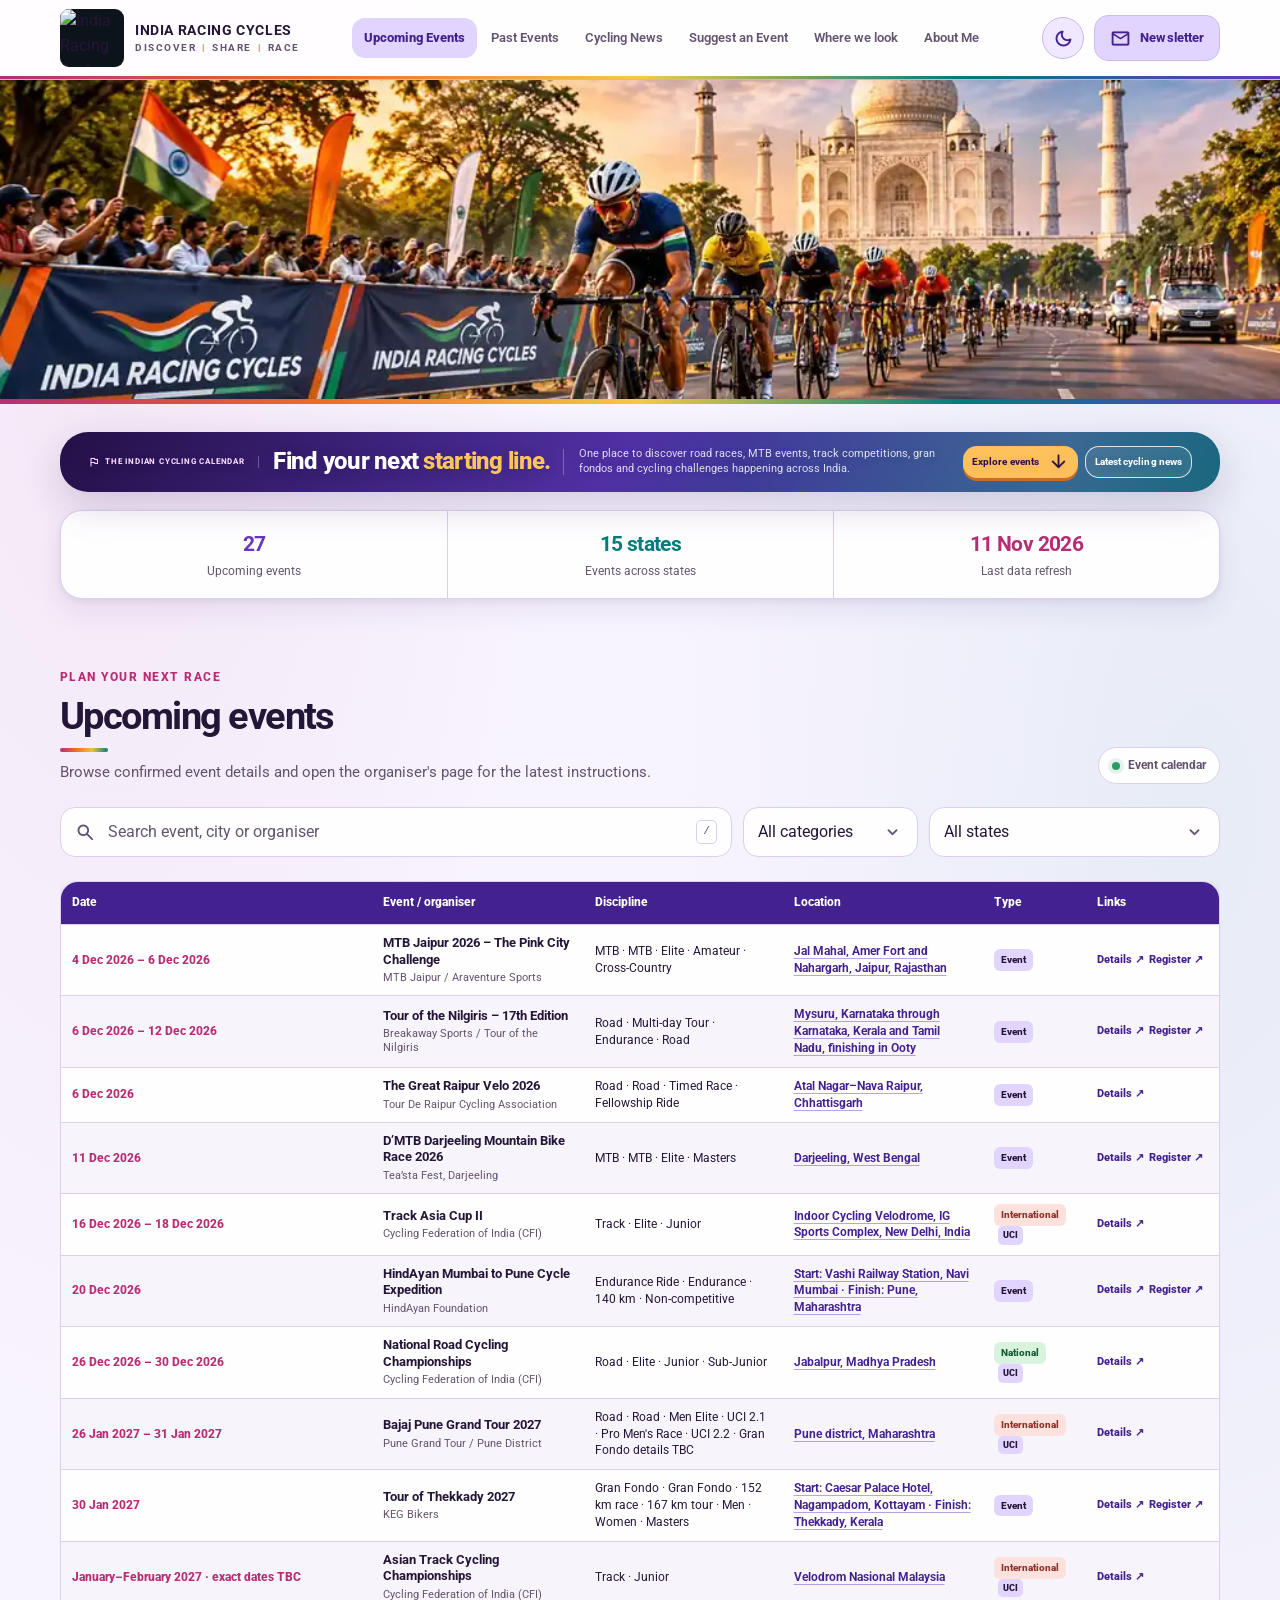
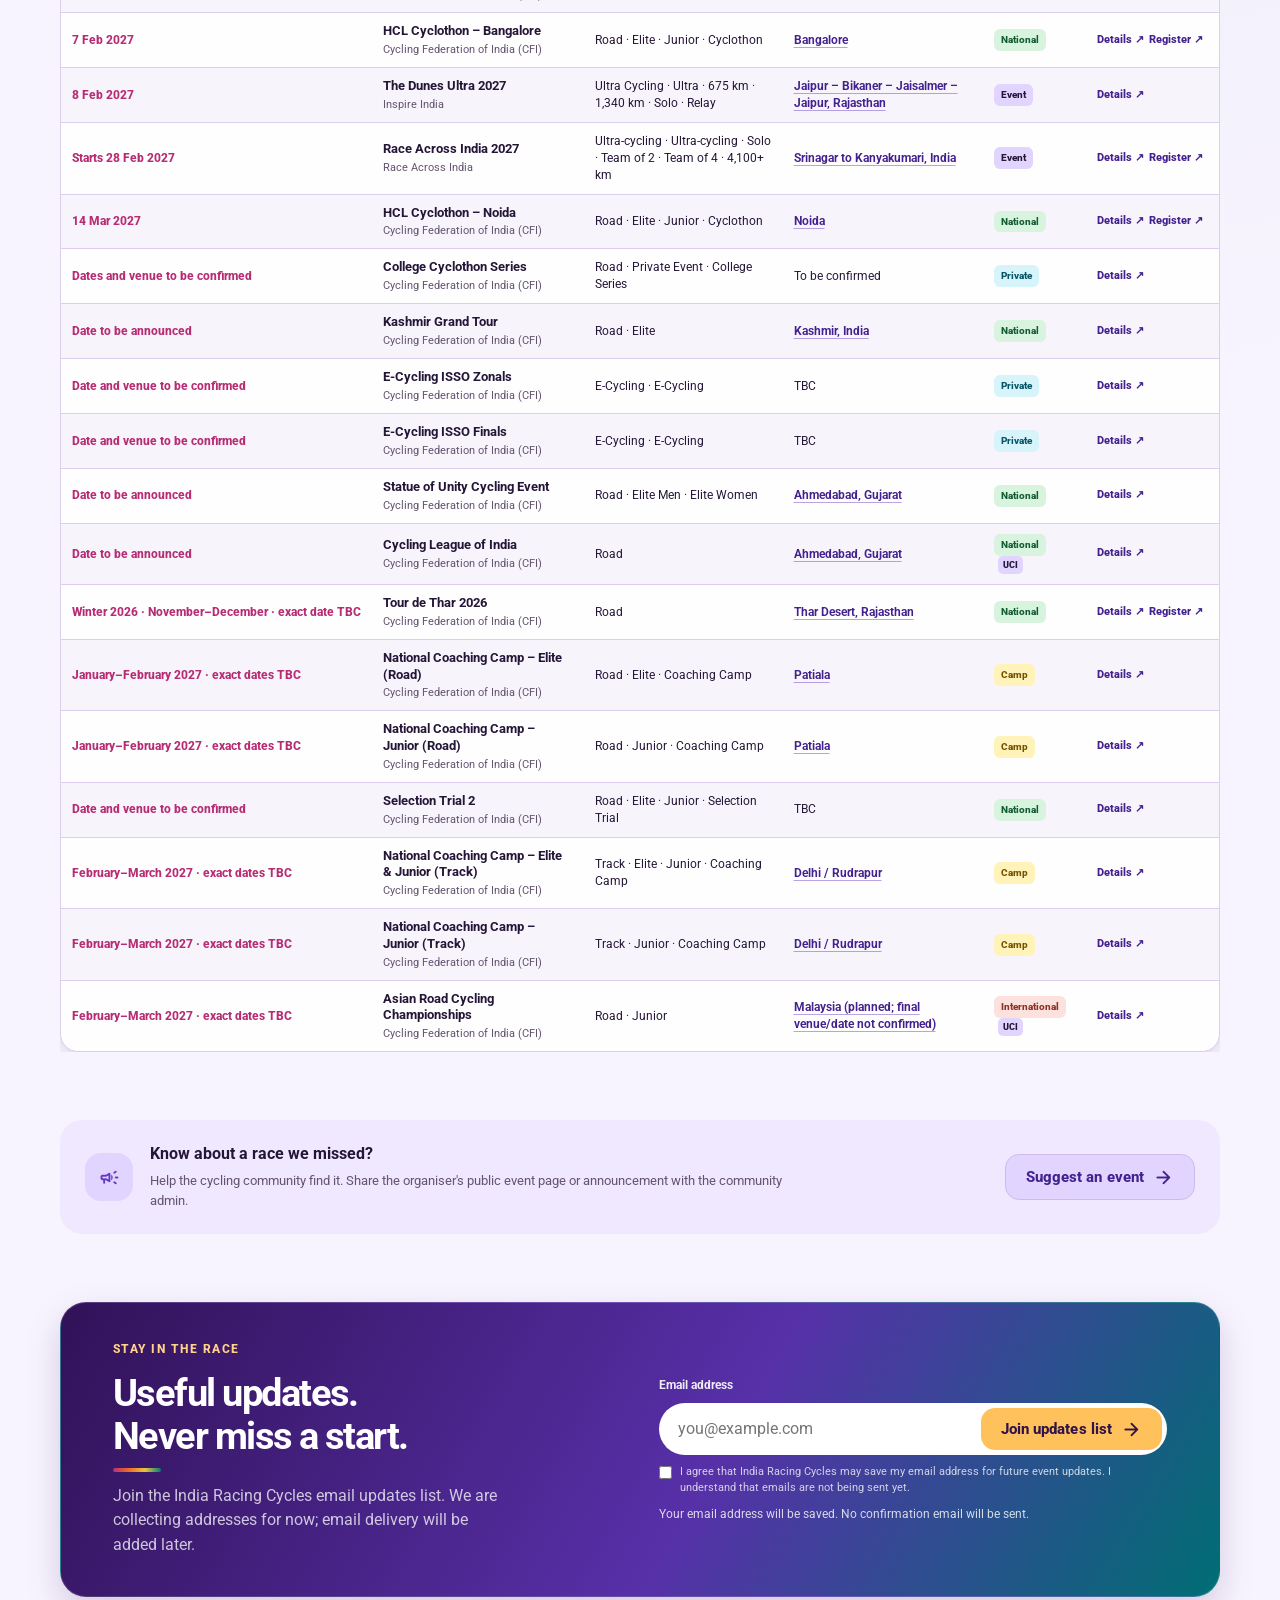
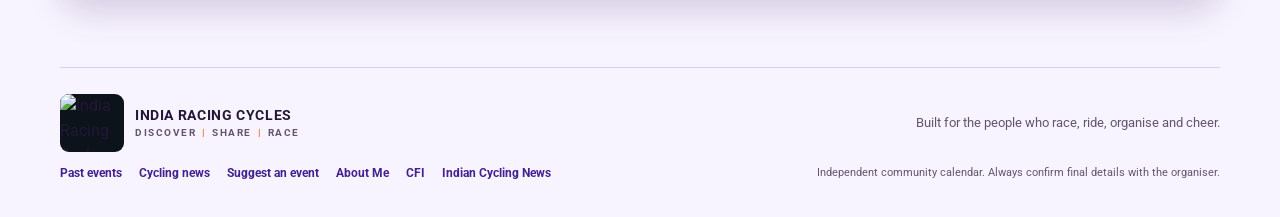
==== index.html @ f587e40e "Use the shared panoramic cover source on mobile and desktop" ====
<!doctype html>
<html lang="en">
<head>
  <meta charset="utf-8">
  <meta name="viewport" content="width=device-width, initial-scale=1">
  <meta name="theme-color" content="#f4f3fb">
  <meta name="description" content="Discover cycling races, events and competitions across India. India Racing Cycles — Discover, Share, Race.">
  <title>Upcoming Cycling Events | India Racing Cycles</title>
  <link rel="preconnect" href="https://fonts.googleapis.com">
  <link rel="preconnect" href="https://fonts.gstatic.com" crossorigin>
  <link href="https://fonts.googleapis.com/css2?family=Roboto:wght@400;500;600;700;800&family=Material+Symbols+Rounded:opsz,wght,FILL,GRAD@20..48,400,0,0" rel="stylesheet">
  <link rel="icon" type="image/webp" href="assets/images/irc-logo.webp">
  <link rel="stylesheet" href="assets/css/styles.css?v=panoramic-cover-2026-11-12">
  <script>window.IRC_CONFIG = { apiBase: "https://india-racing-cycles-api.india-racing-cycles-315595.workers.dev" };</script>
  <script defer src="assets/js/app.js?v=google-maps-all-locations-2026-11-11"></script>
</head>
<body data-page="upcoming">
  <a class="skip-link" href="#main">Skip to content</a>
  <header class="topbar">
    <div class="topbar-inner">
      <a class="brand" href="index.html" aria-label="India Racing Cycles home">
        <img class="brand-logo" src="assets/images/irc-logo.webp" alt="India Racing Cycles logo" width="58" height="58">
        <span class="brand-copy"><strong>INDIA RACING CYCLES</strong><small>DISCOVER <i>|</i> SHARE <i>|</i> RACE</small></span>
      </a>
      <nav class="main-nav" aria-label="Main navigation">
        <a class="nav-link active" href="index.html" aria-current="page">Upcoming Events</a>
        <a class="nav-link" href="past.html">Past Events</a>
        <a class="nav-link" href="news.html">Cycling News</a>
        <a class="nav-link" href="suggest-event.html">Suggest an Event</a>
        <a class="nav-link" href="where-we-look.html">Where we look</a>
      <a class="nav-link" href="about.html">About Me</a></nav>
      <div class="top-actions">
        <button class="icon-button" id="theme-toggle" type="button" aria-label="Switch colour theme" title="Switch colour theme"><span class="material-symbols-rounded">dark_mode</span></button>
        <a class="button button-tonal button-small" href="#newsletter"><span class="material-symbols-rounded">mail</span> Newsletter</a>
      </div>
    </div>
  </header>

  <main id="main">
    <section class="cover-banner" aria-label="India Racing Cycles cover image">
      <picture><source media="(max-width: 700px)" srcset="assets/images/hero-taj-mahal-desktop.webp?v=20261112"><img src="assets/images/hero-taj-mahal-desktop.webp?v=20261112" alt="Road cycling peloton racing past the Taj Mahal" fetchpriority="high" decoding="async"></picture>
    </section>
    <section class="hero">
      <div class="hero-glow"></div>
      <div class="hero-content">
        <p class="eyebrow"><span class="material-symbols-rounded">flag</span> THE INDIAN CYCLING CALENDAR</p>
        <h1>Find your next <span class="headline-accent">starting line.</span></h1>
        <p class="hero-lead">One place to discover road races, MTB events, track competitions, gran fondos and cycling challenges happening across India.</p>
        <div class="hero-actions">
          <a class="button button-filled" href="#events">Explore events <span class="material-symbols-rounded">arrow_downward</span></a>
          <a class="button button-outline" href="news.html">Latest cycling news</a>
        </div>
        <p class="hero-footnote"><span class="material-symbols-rounded">verified_user</span> Event details link back to their original sources.</p>
      </div>
      <div class="hero-mobile-links" aria-label="Quick links">
        <a href="#events" aria-label="Upcoming events"></a><a href="past.html" aria-label="Past events"></a><a href="news.html" aria-label="Cycling news"></a><a href="suggest-event.html" aria-label="Suggest an event"></a>
      </div>
      <div class="hero-art" aria-hidden="true">
        <div class="orbit orbit-one"></div><div class="orbit orbit-two"></div>
        <span class="material-symbols-rounded hero-bike">pedal_bike</span>
        <div class="hero-art-label"><b>INDIA</b><span>ON TWO WHEELS</span></div>
      </div>
    </section>

    <section class="stats-strip" aria-label="Website information">
      <div class="stat"><strong id="upcoming-count">—</strong><span>Upcoming events</span></div>
      <div class="stat"><strong id="state-count">All India</strong><span>Events across states</span></div>
      <div class="stat"><strong id="updated-date">—</strong><span>Last data refresh</span></div>
    </section>

    <section class="section" id="events">
      <div class="section-heading">
        <div><p class="eyebrow">PLAN YOUR NEXT RACE</p><h2>Upcoming events</h2><p class="section-description">Browse confirmed event details and open the organiser's page for the latest instructions.</p></div>
        <span class="live-pill"><span></span> Event calendar</span>
      </div>
      <div class="filter-panel">
        <label class="search-box"><span class="material-symbols-rounded">search</span><input id="event-search" type="search" placeholder="Search event, city or organiser" autocomplete="off"><kbd>/</kbd></label>
        <label class="select-wrap"><span class="sr-only">Cycling category</span><select id="category-filter"><option value="">All categories</option><option>Road</option><option>MTB</option><option>Track</option><option>Gran Fondo</option><option>Cyclocross</option><option>Cyclothon</option><option>E-Cycling</option><option>Other</option></select><span class="material-symbols-rounded">expand_more</span></label>
        <label class="select-wrap"><span class="sr-only">State</span><select id="state-filter"><option value="">All states</option></select><span class="material-symbols-rounded">expand_more</span></label>
      </div>
      <div id="event-grid" class="event-grid" aria-live="polite"><div class="loading-card">Loading the cycling calendar…</div></div>
      <p id="event-error" class="inline-note" hidden></p>
    </section>

    <section class="notice-band">
      <div class="notice-icon"><span class="material-symbols-rounded">campaign</span></div>
      <div><h3>Know about a race we missed?</h3><p>Help the cycling community find it. Share the organiser's public event page or announcement with the community admin.</p></div>
      <a class="button button-tonal" href="suggest-event.html">Suggest an event <span class="material-symbols-rounded">arrow_forward</span></a>
    </section>

    

    <section class="newsletter-section" id="newsletter">
      <div class="newsletter-copy"><p class="eyebrow">STAY IN THE RACE</p><h2>Useful updates.<br>Never miss a start.</h2><p>Join the India Racing Cycles email updates list. We are collecting addresses for now; email delivery will be added later.</p></div>
      <form id="newsletter-form" class="newsletter-form">
        <label for="newsletter-email">Email address</label>
        <div class="email-field"><input id="newsletter-email" name="email" type="email" placeholder="you@example.com" autocomplete="email" required><button class="button button-filled" type="submit">Join updates list <span class="material-symbols-rounded">arrow_forward</span></button></div>
        <label class="consent"><input id="newsletter-consent" type="checkbox" required> I agree that India Racing Cycles may save my email address for future event updates. I understand that emails are not being sent yet.</label>
        <p id="newsletter-message" class="form-message" role="status">Your email address will be saved. No confirmation email will be sent.</p>
      </form>
    </section>
  </main>

  <footer class="footer">
    <a class="brand footer-brand" href="index.html"><img class="brand-logo" src="assets/images/irc-logo.webp" alt="India Racing Cycles logo" width="58" height="58"><span class="brand-copy"><strong>INDIA RACING CYCLES</strong><small>DISCOVER <i>|</i> SHARE <i>|</i> RACE</small></span></a>
    <p>Built for the people who race, ride, organise and cheer.</p>
    <div class="footer-links"><a href="past.html">Past events</a><a href="news.html">Cycling news</a><a href="suggest-event.html">Suggest an event</a><a href="about.html">About Me</a><a href="https://www.cfiindia.in/" target="_blank" rel="noopener">CFI</a><a href="https://indiancyclingnews.com/" target="_blank" rel="noopener">Indian Cycling News</a></div>
    <small>Independent community calendar. Always confirm final details with the organiser.</small>
  </footer>
</body>
</html>
---- assets/css/styles.css ----
:root{color-scheme:light;--page:#f5f4fa;--surface:#fff;--surface2:#eeedf5;--surface3:#e6e5ef;--ink:#1b1b24;--muted:#5e5d6a;--primary:#435da8;--primary-dark:#263f85;--on-primary:#fff;--outline:#d9d7e3;--outline-strong:#777585;--accent:#df6b32;--success:#266b4d;--shadow:0 2px 5px rgba(27,27,36,.06),0 10px 28px rgba(27,27,36,.04);--shadow-high:0 8px 24px rgba(27,27,36,.12);--radius:22px;--max:1160px}
:root[data-theme=dark]{color-scheme:dark;--page:#12131a;--surface:#1c1d26;--surface2:#272936;--surface3:#323443;--ink:#e8e7f0;--muted:#bdbbc9;--primary:#b7c5ff;--primary-dark:#d2dbff;--on-primary:#182b62;--outline:#3b3c49;--outline-strong:#9694a4;--accent:#ffb68e;--success:#9ed9b9;--shadow:0 2px 8px rgba(0,0,0,.18),0 12px 30px rgba(0,0,0,.12);--shadow-high:0 10px 30px rgba(0,0,0,.35)}
*{box-sizing:border-box}html{scroll-behavior:smooth;scroll-padding-top:100px}body{margin:0;background:var(--page);color:var(--ink);font-family:Roboto,"Segoe UI",Arial,sans-serif;line-height:1.55;transition:background .2s,color .2s}a{color:inherit;text-underline-offset:3px}a:focus-visible,button:focus-visible,input:focus-visible,select:focus-visible{outline:3px solid var(--accent);outline-offset:3px}.material-symbols-rounded{font-size:21px;line-height:1;vertical-align:middle;font-variation-settings:"FILL" 0,"wght" 450,"GRAD" 0,"opsz" 24}.sr-only{position:absolute;width:1px;height:1px;padding:0;margin:-1px;overflow:hidden;clip:rect(0,0,0,0);white-space:nowrap;border:0}.skip-link{position:absolute;left:12px;top:-60px;background:var(--surface);padding:10px 14px;border-radius:10px;z-index:30}.skip-link:focus{top:12px}.topbar{position:sticky;top:0;z-index:20;background:color-mix(in srgb,var(--surface) 94%,transparent);backdrop-filter:blur(18px);border-bottom:1px solid var(--outline)}.topbar-inner{max-width:var(--max);width:calc(100% - 40px);min-height:76px;margin:auto;display:flex;align-items:center;justify-content:space-between;gap:24px}.brand{display:inline-flex;align-items:center;gap:11px;text-decoration:none;min-width:max-content}.brand-mark{width:42px;height:42px;display:grid;place-items:center;border-radius:14px;background:var(--primary);color:var(--on-primary)}.brand-mark .material-symbols-rounded{font-size:25px}.brand-copy{display:grid;line-height:1.2;gap:4px}.brand-copy strong{font-size:.86rem;letter-spacing:.045em}.brand-copy small{font-size:.61rem;color:var(--muted);letter-spacing:.16em;font-weight:700}.brand-copy i{font-style:normal;color:var(--accent);padding:0 2px}.main-nav{display:flex;align-items:center;justify-content:center;gap:5px}.nav-link{font-size:.88rem;font-weight:600;text-decoration:none;color:var(--muted);padding:10px 15px;border-radius:999px;white-space:nowrap}.nav-link:hover{background:var(--surface2);color:var(--ink)}.nav-link.active{background:var(--surface2);color:var(--primary-dark)}.top-actions{display:flex;align-items:center;gap:10px}.icon-button{height:42px;width:42px;display:grid;place-items:center;border-radius:50%;border:0;background:var(--surface2);color:var(--ink);cursor:pointer}.button{border:0;border-radius:999px;min-height:46px;padding:0 20px;display:inline-flex;align-items:center;justify-content:center;gap:9px;text-decoration:none;font:inherit;font-size:.91rem;font-weight:700;cursor:pointer;transition:transform .16s,box-shadow .16s,background .16s}.button:hover{transform:translateY(-1px);box-shadow:var(--shadow)}.button-filled{background:var(--primary);color:var(--on-primary)}.button-tonal{background:var(--surface3);color:var(--primary-dark)}.button-outline{border:1px solid var(--outline-strong);background:transparent;color:var(--ink)}.button-small{min-height:40px;padding:0 15px;font-size:.82rem}.hero{max-width:var(--max);width:calc(100% - 40px);margin:28px auto 0;min-height:410px;position:relative;overflow:hidden;border-radius:32px;background:linear-gradient(118deg,#172a52 0%,#243f78 52%,#405d9b 100%);color:#fff;padding:62px clamp(28px,6vw,76px);display:flex;align-items:center}.hero-glow{position:absolute;width:520px;height:520px;border-radius:50%;right:8%;top:-28%;background:radial-gradient(circle,rgba(255,255,255,.18),transparent 70%)}.hero-content{position:relative;z-index:2;max-width:640px}.eyebrow{margin:0 0 12px;display:flex;align-items:center;gap:8px;color:var(--primary);font-size:.72rem;font-weight:800;letter-spacing:.15em;text-transform:uppercase}.hero .eyebrow,.page-hero .eyebrow{color:#cbd6ff}.hero h1,.page-hero h1{font-size:clamp(2.8rem,6vw,5.3rem);line-height:.99;letter-spacing:-.055em;margin:0 0 20px;font-weight:800}.headline-accent{color:#ffc18e}.hero-lead{font-size:clamp(1rem,1.8vw,1.18rem);line-height:1.65;color:rgba(255,255,255,.83);max-width:580px}.hero-actions{display:flex;flex-wrap:wrap;gap:12px;margin-top:26px}.hero .button-outline{border-color:rgba(255,255,255,.56);color:white}.hero .button-tonal{background:#e6eaff;color:#243f78}.hero-footnote{display:flex;align-items:center;gap:8px;color:rgba(255,255,255,.72);font-size:.78rem;margin:23px 0 0}.hero-footnote .material-symbols-rounded{font-size:17px}.hero-art{position:absolute;right:4%;top:50%;transform:translateY(-50%);width:min(34vw,390px);aspect-ratio:1;border-radius:50%;border:1px solid rgba(255,255,255,.18);display:grid;place-items:center}.orbit{position:absolute;border:1px solid rgba(255,255,255,.24);border-radius:50%}.orbit-one{inset:11%}.orbit-two{inset:24%;border-style:dashed}.hero-bike{font-size:clamp(90px,14vw,170px);color:#ffc18e;filter:drop-shadow(0 18px 26px rgba(0,0,0,.2))}.hero-art-label{position:absolute;bottom:13%;right:4%;display:grid;text-align:right;letter-spacing:.15em}.hero-art-label b{font-size:1.05rem}.hero-art-label span{font-size:.62rem;opacity:.72}.stats-strip{max-width:var(--max);width:calc(100% - 40px);margin:18px auto 0;background:var(--surface);border:1px solid var(--outline);border-radius:20px;display:grid;grid-template-columns:repeat(3,1fr);box-shadow:var(--shadow)}.stat{padding:17px 24px;display:grid;gap:2px;text-align:center}.stat+.stat{border-left:1px solid var(--outline)}.stat strong{font-size:1.3rem;letter-spacing:-.03em}.stat span{font-size:.76rem;color:var(--muted)}.section{max-width:var(--max);width:calc(100% - 40px);margin:0 auto;padding:70px 0 16px}.section-heading{display:flex;justify-content:space-between;align-items:end;gap:22px;margin-bottom:23px}.section-heading .eyebrow{margin-bottom:7px}.section-heading h2,.newsletter-copy h2{font-size:clamp(1.9rem,3vw,2.6rem);letter-spacing:-.04em;line-height:1.12;margin:0 0 9px}.section-description{margin:0;color:var(--muted);max-width:660px;font-size:.94rem}.live-pill,.archive-pill{display:inline-flex;align-items:center;gap:8px;border:1px solid var(--outline);background:var(--surface);border-radius:999px;padding:8px 13px;color:var(--muted);font-size:.75rem;font-weight:700;white-space:nowrap}.live-pill>span{width:8px;height:8px;background:#2d9b67;border-radius:50%;box-shadow:0 0 0 4px rgba(45,155,103,.12)}.archive-pill .material-symbols-rounded{font-size:17px}.filter-panel{display:flex;gap:11px;margin:20px 0 24px;flex-wrap:wrap}.search-box,.select-wrap{min-height:50px;background:var(--surface);border:1px solid var(--outline);border-radius:15px;display:flex;align-items:center;gap:10px;padding:0 14px;color:var(--muted)}.search-box{flex:1;min-width:220px}.search-box input{border:0;outline:0;background:transparent;color:var(--ink);font:inherit;width:100%;min-width:0}.search-box input::placeholder{color:var(--muted)}.search-box kbd{font-size:.7rem;border:1px solid var(--outline);border-radius:5px;padding:2px 6px;color:var(--muted)}.select-wrap{min-width:175px;position:relative}.select-wrap select{appearance:none;background:transparent;border:0;outline:0;color:var(--ink);font:inherit;flex:1;min-width:0;cursor:pointer}.select-wrap .material-symbols-rounded{pointer-events:none}.event-grid{display:grid;grid-template-columns:repeat(2,minmax(0,1fr));gap:18px}.event-card,.news-card{background:var(--surface);border:1px solid var(--outline);border-radius:var(--radius);overflow:hidden;box-shadow:var(--shadow);transition:transform .18s,box-shadow .18s}.event-card:hover,.news-card:hover{transform:translateY(-3px);box-shadow:var(--shadow-high)}.event-poster{height:178px;position:relative;overflow:hidden;background:linear-gradient(120deg,#1d315c,#4b689e);display:flex;align-items:center;justify-content:center;color:#fff}.event-poster:before,.event-poster:after{content:"";position:absolute;border:1px solid rgba(255,255,255,.22);border-radius:50%;width:250px;height:250px;right:-35px;top:-110px}.event-poster:after{width:170px;height:170px;right:25px;top:-70px;border-style:dashed}.event-poster .material-symbols-rounded{font-size:82px;color:#ffc18e;position:relative;z-index:1}.poster-caption{position:absolute;left:20px;bottom:15px;z-index:2;font-size:.68rem;letter-spacing:.16em;font-weight:800;text-transform:uppercase;color:rgba(255,255,255,.85)}.event-poster img{width:100%;height:100%;object-fit:cover}.event-body{padding:21px}.event-meta{display:flex;flex-wrap:wrap;align-items:center;gap:7px;margin-bottom:11px}.chip{display:inline-flex;align-items:center;gap:5px;border-radius:999px;padding:5px 10px;font-size:.68rem;font-weight:800;letter-spacing:.02em;background:var(--surface2);color:var(--primary-dark)}.chip.confirmed{background:color-mix(in srgb,var(--success) 14%,var(--surface));color:var(--success)}.event-date{font-size:.8rem;font-weight:700;color:var(--accent)}.event-card h3,.news-card h3{font-size:1.24rem;letter-spacing:-.025em;line-height:1.25;margin:0 0 9px}.event-description,.news-description{font-size:.87rem;line-height:1.6;color:var(--muted);margin:0 0 14px}.event-details{display:grid;gap:8px;padding:13px 0;border-top:1px solid var(--outline);border-bottom:1px solid var(--outline)}.detail-row{display:flex;align-items:flex-start;gap:9px;font-size:.81rem;color:var(--muted)}.detail-row .material-symbols-rounded{font-size:18px;color:var(--primary);flex:none}.event-actions{display:flex;gap:9px;flex-wrap:wrap;margin-top:15px}.event-actions .button{min-height:40px;padding:0 14px;font-size:.78rem}.source-links{display:flex;gap:12px;flex-wrap:wrap;margin-top:13px}.source-links a{font-size:.75rem;font-weight:700;color:var(--primary-dark)}.loading-card,.empty-state{grid-column:1/-1;padding:45px 24px;border:1px dashed var(--outline-strong);border-radius:var(--radius);text-align:center;color:var(--muted);background:var(--surface)}.empty-state .material-symbols-rounded{font-size:42px;color:var(--primary);margin-bottom:10px}.empty-state h3{color:var(--ink);margin:4px 0 8px}.empty-state p{max-width:520px;margin:0 auto;font-size:.88rem}.notice-band{max-width:var(--max);width:calc(100% - 40px);margin:52px auto 4px;padding:22px 25px;border-radius:22px;background:var(--surface2);display:flex;align-items:center;gap:17px}.notice-icon{height:48px;width:48px;border-radius:16px;background:var(--surface3);display:grid;place-items:center;color:var(--primary);flex:none}.notice-band h3{margin:0 0 4px;font-size:1rem}.notice-band p{margin:0;color:var(--muted);font-size:.82rem;max-width:670px}.notice-band .button{margin-left:auto;flex:none}.sources-section{padding-top:64px}.source-grid{display:grid;grid-template-columns:repeat(2,minmax(0,1fr));gap:12px}.source-card{display:flex;align-items:center;gap:13px;padding:16px;border-radius:17px;background:var(--surface);border:1px solid var(--outline);text-decoration:none;min-width:0}.source-card:hover{border-color:var(--primary)}.source-card>span:nth-child(2){display:grid;gap:3px;min-width:0;flex:1}.source-card b{font-size:.86rem}.source-card small{font-size:.73rem;color:var(--muted)}.source-card>.material-symbols-rounded{font-size:18px;color:var(--muted)}.source-icon{width:42px;height:42px;border-radius:13px;background:var(--surface2);display:grid;place-items:center;color:var(--primary-dark);font-size:.7rem;font-weight:900;flex:none}.newsletter-section{max-width:var(--max);width:calc(100% - 40px);margin:68px auto 0;padding:38px clamp(22px,5vw,52px);border-radius:28px;background:linear-gradient(120deg,#1c315e,#3c568d);color:white;display:grid;grid-template-columns:1fr 1fr;gap:38px;align-items:center}.newsletter-copy .eyebrow{color:#ffc18e}.newsletter-copy h2{margin-bottom:12px}.newsletter-copy p:last-child{color:rgba(255,255,255,.75);max-width:400px;margin:0}.newsletter-form{display:grid;gap:9px}.newsletter-form>label:first-child{font-size:.78rem;font-weight:700;color:rgba(255,255,255,.9)}.email-field{background:white;border-radius:999px;padding:5px;display:flex;gap:5px}.email-field input{border:0;outline:0;min-width:0;flex:1;padding:0 14px;background:transparent;color:#1b1b24;font:inherit}.email-field .button{min-height:42px;white-space:nowrap}.consent{display:flex;align-items:flex-start;gap:8px;font-size:.69rem;line-height:1.4;color:rgba(255,255,255,.76)}.consent input{margin:2px 0 0;accent-color:#ffc18e}.form-message{font-size:.72rem;color:rgba(255,255,255,.8);margin:2px 0 0}.form-message.error{color:#ffd2c5}.form-message.success{color:#bdf0d1}.page-hero{max-width:var(--max);width:calc(100% - 40px);margin:28px auto 0;padding:58px clamp(26px,5vw,62px);border-radius:30px;background:linear-gradient(120deg,#172a52,#405d9b);color:white;position:relative;overflow:hidden}.page-hero:after{content:"";position:absolute;width:340px;height:340px;border-radius:50%;border:1px solid rgba(255,255,255,.18);right:-85px;top:-90px;box-shadow:0 0 0 35px rgba(255,255,255,.04),0 0 0 75px rgba(255,255,255,.025)}.page-hero h1{font-size:clamp(2.6rem,5vw,4.2rem);position:relative;z-index:1}.page-hero .hero-lead{max-width:650px;margin:0}.news-grid{display:grid;grid-template-columns:repeat(2,minmax(0,1fr));gap:18px}.news-card{padding:23px}.news-card-top{display:flex;align-items:center;justify-content:space-between;gap:10px;margin-bottom:17px}.news-category{display:inline-flex;align-items:center;gap:6px;color:var(--primary-dark);background:var(--surface2);border-radius:999px;padding:6px 10px;font-size:.68rem;font-weight:800;text-transform:uppercase;letter-spacing:.06em}.news-card time{font-size:.73rem;color:var(--muted)}.news-card h3{font-size:1.22rem}.news-source{font-size:.74rem;color:var(--muted);margin:0 0 10px}.news-link{display:inline-flex;align-items:center;gap:7px;font-size:.8rem;font-weight:800;color:var(--primary-dark);text-decoration:none}.footer{max-width:var(--max);width:calc(100% - 40px);margin:70px auto 0;padding:26px 0 34px;border-top:1px solid var(--outline);display:grid;grid-template-columns:1fr 1fr;gap:12px;align-items:center}.footer-brand{justify-self:start}.footer p{margin:0;color:var(--muted);font-size:.8rem;text-align:right}.footer-links{display:flex;gap:17px;flex-wrap:wrap}.footer-links a{font-size:.75rem;color:var(--primary-dark);font-weight:700;text-decoration:none}.footer>small{justify-self:end;text-align:right;color:var(--muted);font-size:.68rem}.inline-note{color:var(--muted);font-size:.78rem;margin:14px 0}.inline-note[hidden]{display:none}
@media(max-width:900px){.topbar-inner{flex-wrap:wrap;justify-content:space-between;padding:12px 0;gap:10px}.main-nav{order:3;width:100%;justify-content:flex-start;overflow:auto}.nav-link{padding:8px 12px}.hero-art{right:-4%;opacity:.56}.hero-content{max-width:590px}.newsletter-section{gap:24px}}
@media(max-width:650px){.topbar-inner{width:calc(100% - 28px)}.brand-copy strong{font-size:.76rem}.brand-copy small{font-size:.55rem}.brand-mark{width:38px;height:38px}.top-actions .button{display:none}.hero,.page-hero{width:calc(100% - 24px);border-radius:24px}.hero{min-height:420px;padding:45px 24px}.hero-art{width:210px;right:-60px;top:70%;opacity:.28}.hero h1{font-size:clamp(2.75rem,13vw,4rem)}.stats-strip{width:calc(100% - 24px)}.stat{padding:13px 6px}.stat strong{font-size:1.05rem}.stat span{font-size:.65rem}.section,.notice-band,.newsletter-section,.footer{width:calc(100% - 28px)}.section{padding-top:54px}.section-heading{align-items:flex-start;flex-direction:column}.filter-panel{display:grid;grid-template-columns:1fr 1fr}.search-box{grid-column:1/-1}.select-wrap{min-width:0}.event-grid,.news-grid,.source-grid{grid-template-columns:1fr}.notice-band{align-items:flex-start;flex-wrap:wrap;padding:19px}.notice-band .button{margin:3px 0 0 64px}.newsletter-section{grid-template-columns:1fr;padding:28px 22px;margin-top:54px}.newsletter-copy h2{font-size:2rem}.email-field{border-radius:18px;flex-wrap:wrap;padding:7px}.email-field input{height:42px;flex-basis:100%}.email-field .button{width:100%}.page-hero{padding:44px 23px}.page-hero h1{font-size:2.8rem}.footer{grid-template-columns:1fr}.footer p,.footer>small{justify-self:start;text-align:left}.footer-links{gap:14px}}
@media(prefers-reduced-motion:reduce){*,*::before,*::after{scroll-behavior:auto!important;transition:none!important;animation:none!important}}
.source-previews{display:grid;grid-template-columns:repeat(auto-fit,minmax(180px,1fr));gap:10px;margin-top:15px}
.source-preview-card{display:flex;align-items:center;gap:10px;min-width:0;padding:9px;border:1px solid var(--outline);border-radius:15px;background:var(--surface2);text-decoration:none;transition:border-color .16s,transform .16s}
.source-preview-card:hover{border-color:var(--primary);transform:translateY(-1px)}
.source-preview-thumb{width:66px;height:58px;flex:none;display:grid;place-items:center;overflow:hidden;border-radius:10px;background:var(--surface3);color:var(--primary)}
.source-preview-thumb img{width:100%;height:100%;object-fit:cover}
.source-preview-thumb .material-symbols-rounded{font-size:26px}
.source-preview-body{display:grid;gap:2px;min-width:0}
.source-preview-body small{font-size:.62rem;letter-spacing:.08em;text-transform:uppercase;color:var(--muted);font-weight:800}
.source-preview-body b{font-size:.75rem;line-height:1.25;overflow-wrap:anywhere}
.source-preview-body>span{font-size:.68rem;color:var(--primary-dark);font-weight:700}

/* Community-submitted event suggestions */
.main-nav{gap:2px}
.nav-link{padding-left:12px;padding-right:12px;font-size:.82rem}
.event-grid{display:flex;flex-direction:column;gap:14px}
.event-card{display:grid;grid-template-columns:minmax(190px,250px) minmax(0,1fr);width:100%}
.event-poster{height:auto;min-height:220px;align-self:stretch}
.event-body{padding:20px 23px}
.source-list{display:flex;flex-direction:column;gap:9px}
.source-row{display:flex;align-items:center;gap:14px;padding:13px 16px;border:1px solid var(--outline);border-radius:16px;background:var(--surface);text-decoration:none;transition:border-color .16s,transform .16s,box-shadow .16s}
.source-row:hover{border-color:var(--primary);transform:translateY(-1px);box-shadow:var(--shadow)}
.source-row>span:nth-child(2){display:grid;gap:3px;min-width:0;flex:1}
.source-row b{font-size:.86rem}
.source-row small{font-size:.74rem;color:var(--muted)}
.source-row>.material-symbols-rounded{font-size:18px;color:var(--muted)}
.suggest-layout{max-width:var(--max);width:calc(100% - 40px);margin:0 auto;padding:64px 0 16px;display:grid;grid-template-columns:minmax(0,.8fr) minmax(0,1.2fr);gap:36px;align-items:start}
.suggest-intro{position:sticky;top:112px;padding:14px 0}
.suggest-intro h2,.form-heading h2{font-size:clamp(1.8rem,3vw,2.4rem);letter-spacing:-.04em;line-height:1.1;margin:0 0 12px}
.suggest-intro>p:not(.eyebrow){color:var(--muted);font-size:.96rem;max-width:440px}
.suggest-points{display:grid;gap:18px;margin-top:28px}
.suggest-points>div{display:flex;align-items:flex-start;gap:13px}
.suggest-points .material-symbols-rounded{display:grid;place-items:center;width:42px;height:42px;border-radius:14px;background:var(--surface2);color:var(--primary);flex:none}
.suggest-points span:nth-child(2){display:grid;gap:3px}
.suggest-points b{font-size:.86rem}
.suggest-points small{font-size:.78rem;color:var(--muted);max-width:330px}
.suggest-form{background:var(--surface);border:1px solid var(--outline);border-radius:24px;padding:clamp(20px,3.5vw,34px);box-shadow:var(--shadow);display:grid;gap:9px;min-width:0}
.form-heading{display:flex;justify-content:space-between;align-items:flex-start;gap:14px;margin-bottom:2px}
.form-heading .eyebrow{margin-bottom:8px}
.optional-tag{padding:6px 10px;border-radius:999px;background:var(--surface2);color:var(--muted);font-size:.67rem;font-weight:700;white-space:nowrap}
.form-help{color:var(--muted);font-size:.83rem;margin:0 0 10px}
.field-label{display:flex;align-items:baseline;gap:8px;margin-top:8px;font-size:.78rem;font-weight:700;color:var(--ink)}
.field-label span{font-size:.67rem;font-weight:500;color:var(--muted)}
.text-field{width:100%;min-width:0;min-height:48px;border:1px solid var(--outline);border-radius:13px;background:var(--page);padding:11px 13px;color:var(--ink);font:inherit;font-size:.86rem;outline:0}
.text-field:focus{border-color:var(--primary);box-shadow:0 0 0 2px color-mix(in srgb,var(--primary) 18%,transparent)}
.text-field::placeholder{color:var(--muted);opacity:.8}
.text-area{resize:vertical;min-height:125px;line-height:1.55}
.field-pair{display:grid;grid-template-columns:1fr 1fr;gap:13px;min-width:0}
.field-pair>div{display:grid;gap:7px;min-width:0}
.field-hint{font-size:.7rem;color:var(--muted);line-height:1.45;margin-top:-3px}
.form-divider{height:1px;background:var(--outline);margin:15px 0 8px}
.submit-suggestion{width:100%;margin-top:9px}
.form-message-dark{color:var(--muted);margin:3px 0 0;line-height:1.45}
.form-message-dark.success{color:var(--success)}
.form-message-dark.error{color:#b3261e}
.form-trap{position:absolute!important;left:-10000px!important;width:1px!important;height:1px!important;overflow:hidden!important}
@media(max-width:900px){.main-nav{gap:0}.nav-link{padding:8px 9px;font-size:.78rem}.suggest-layout{grid-template-columns:minmax(0,.7fr) minmax(0,1.3fr);gap:22px}}
@media(max-width:650px){.topbar-inner{gap:9px}.main-nav{display:flex;order:3;width:100%;overflow-x:auto;justify-content:flex-start;scrollbar-width:none}.main-nav::-webkit-scrollbar{display:none}.nav-link{font-size:.76rem;padding:8px 11px}.event-card{grid-template-columns:108px minmax(0,1fr);border-radius:17px}.event-poster{min-height:100%;height:auto}.event-poster .material-symbols-rounded{font-size:42px}.event-poster:before,.event-poster:after{width:130px;height:130px;right:-60px;top:-28px}.event-poster:after{width:95px;height:95px;right:-37px;top:-12px}.poster-caption{font-size:.51rem;letter-spacing:.06em;left:7px;right:6px;bottom:9px}.event-body{padding:13px}.event-card h3{font-size:1rem}.event-description{font-size:.76rem}.event-details{gap:6px;padding:9px 0}.detail-row{font-size:.72rem}.event-meta{gap:5px;margin-bottom:7px}.chip{font-size:.6rem;padding:4px 7px}.event-actions{gap:6px;margin-top:10px}.event-actions .button{font-size:.68rem;min-height:35px;padding:0 10px}.source-previews{grid-template-columns:1fr}.suggest-layout{width:calc(100% - 28px);grid-template-columns:1fr;padding-top:42px;gap:20px}.suggest-intro{position:static;padding:0}.suggest-points{margin-top:19px;gap:12px}.suggest-form{padding:20px 16px}.field-pair{grid-template-columns:1fr;gap:7px}.form-heading{flex-direction:column;gap:6px}.optional-tag{align-self:flex-start}.source-row{padding:11px 12px;gap:11px}.source-row .source-icon{width:38px;height:38px}.source-row b{font-size:.8rem}.source-row small{font-size:.69rem}}
@media(max-width:390px){.event-card{grid-template-columns:88px minmax(0,1fr)}.event-body{padding:11px}.event-card h3{font-size:.93rem}.event-actions{flex-direction:column;align-items:stretch}.event-actions .button{width:100%}}


/* India Racing Cycles brand images */
.brand-logo{display:block;width:64px;height:58px;object-fit:contain;flex:none;border-radius:9px;background:#0c131a}
.cover-banner{width:100%;max-width:1440px;margin:0 auto;overflow:hidden;background:#0c131a;border-bottom:3px solid #f28c00}
.cover-banner img{display:block;width:100%;height:auto;aspect-ratio:1116/278;object-fit:cover}
@media(max-width:650px){.brand-logo{width:50px;height:46px}.brand{gap:8px}.brand-copy strong{font-size:.72rem}.brand-copy small{font-size:.5rem}}


/* CFI 2026–27 calendar classifications */
.chip.cfi-international{background:#fde1dc;color:#8d312b}
.chip.cfi-national{background:#d8f4df;color:#145c32}
.chip.cfi-camp{background:#fff3ba;color:#745400}
.chip.cfi-private{background:#d6f4f9;color:#075668}


/* Simple event-tip prompt and screenshot upload */
.prompt-layout{grid-template-columns:minmax(0,.72fr) minmax(0,1.28fr);align-items:start}
.prompt-layout .suggest-intro{position:static}
.prompt-form{gap:10px}
.prompt-textarea{min-height:190px;font-size:.96rem;line-height:1.65;padding:16px}
.image-upload-card{display:grid;grid-template-columns:52px minmax(0,1fr);gap:13px;align-items:center;padding:16px;border:1px dashed var(--outline-strong);border-radius:18px;background:var(--surface2)}
.upload-icon{width:48px;height:48px;border-radius:15px;background:var(--surface3);display:grid;place-items:center;color:var(--primary)}
.upload-icon .material-symbols-rounded{font-size:25px}
.upload-copy{display:grid;gap:5px;min-width:0}
.upload-copy b{font-size:.88rem}
.upload-copy small{font-size:.72rem;color:var(--muted);line-height:1.45}
.upload-button{justify-self:start;margin-top:5px;min-height:38px;font-size:.76rem;cursor:pointer}
.visually-hidden-file{position:absolute!important;width:1px!important;height:1px!important;padding:0!important;margin:-1px!important;overflow:hidden!important;clip:rect(0,0,0,0)!important;white-space:nowrap!important;border:0!important}
.visually-hidden-file:focus-visible + .upload-button{outline:2px solid var(--primary);outline-offset:3px}
.suggest-image-preview{grid-column:1/-1;display:grid;grid-template-columns:84px minmax(0,1fr) 38px;gap:11px;align-items:center;padding-top:12px;border-top:1px solid var(--outline)}
.suggest-image-preview[hidden]{display:none}
.suggest-image-preview img{width:84px;height:72px;object-fit:cover;border-radius:10px;background:var(--surface3)}
.suggest-image-preview>div{display:grid;gap:4px;min-width:0}
.suggest-image-preview b{font-size:.76rem;overflow-wrap:anywhere}
.suggest-image-preview small{font-size:.68rem;color:var(--muted)}
.remove-image-button{width:36px;height:36px}
@media(max-width:900px){.prompt-layout{grid-template-columns:1fr}}
@media(max-width:650px){.image-upload-card{padding:12px;grid-template-columns:42px minmax(0,1fr)}.upload-icon{width:40px;height:40px}.suggest-image-preview{grid-template-columns:64px minmax(0,1fr) 34px}.suggest-image-preview img{width:64px;height:64px}}
.suggestion-attachment{display:flex;align-items:center;gap:14px;padding:12px;margin:12px 0;border:1px solid var(--outline);border-radius:14px;background:var(--surface2)}
.suggestion-image-link{display:block;width:150px;max-width:38%;flex:none}
.suggestion-image-link img{display:block;width:100%;max-height:190px;object-fit:contain;border-radius:9px;background:var(--surface)}
.suggestion-attachment>div{display:grid;gap:5px;min-width:0}
.suggestion-attachment b{font-size:.82rem;overflow-wrap:anywhere}
.suggestion-attachment small,.suggestion-attachment a{font-size:.72rem;color:var(--muted);overflow-wrap:anywhere}
.suggestion-attachment a:last-child{color:var(--primary-dark);font-weight:700}
@media(max-width:520px){.suggestion-attachment{align-items:flex-start;gap:10px}.suggestion-image-link{width:112px;max-width:42%}}


/* Compact spreadsheet-style upcoming events */
.event-grid.event-table-shell{display:block;overflow-x:auto}
.event-table{width:100%;border-collapse:separate;border-spacing:0;background:var(--surface);border:1px solid var(--outline);border-radius:15px;overflow:hidden;font-size:.78rem;box-shadow:var(--shadow)}
.event-table th{background:var(--primary-dark);color:#fff;text-align:left;font-size:.72rem;font-weight:800;padding:12px 11px;white-space:nowrap}
.event-table td{padding:10px 11px;border-top:1px solid var(--outline);vertical-align:middle;line-height:1.35;color:var(--ink)}
.event-table tbody tr:nth-child(even){background:var(--surface2)}
.event-table tbody tr:hover{background:color-mix(in srgb,var(--primary) 7%,var(--surface))}
.event-table-date{white-space:nowrap;font-weight:800;color:var(--accent)!important}
.event-table-name{min-width:175px}
.event-table-name strong{display:block;font-size:.8rem;line-height:1.3}
.event-table-name small{display:block;margin-top:3px;color:var(--muted);font-size:.66rem}
.event-table-mobile-meta,.event-table-mobile-type{display:none!important}
.event-type{display:inline-flex;align-items:center;border-radius:6px;padding:4px 7px;font-size:.64rem;font-weight:800;white-space:nowrap;background:var(--surface3);color:var(--ink)}
.event-type-international{background:#fde1dc;color:#8d312b}
.event-type-national{background:#d8f4df;color:#145c32}
.event-type-camp{background:#fff3ba;color:#745400}
.event-type-private{background:#d6f4f9;color:#075668}
.event-table-status{display:block;margin-top:4px;font-size:.64rem;color:var(--muted)}
.table-mini-badge{display:inline-block;margin-left:4px;padding:3px 5px;border-radius:5px;background:var(--surface3);font-size:.58rem;font-weight:900}
.event-table-links{white-space:nowrap}
.table-action{display:inline-block;margin:2px 5px 2px 0;color:var(--primary-dark);font-size:.69rem;font-weight:800;text-decoration:none}
.table-action:hover{text-decoration:underline}
@media(max-width:760px){
  .event-table{font-size:.7rem;table-layout:fixed}
  .event-table th,.event-table td{padding:8px 7px}
  .event-table th:nth-child(3),.event-table td:nth-child(3),
  .event-table th:nth-child(5),.event-table td:nth-child(5){display:none}
  .event-table th:nth-child(1){width:73px}
  .event-table th:nth-child(2){width:42%}
  .event-table th:nth-child(4){width:27%}
  .event-table th:nth-child(6){width:66px}
  .event-table-name{min-width:0}
  .event-table-name strong{font-size:.71rem;overflow-wrap:anywhere}
  .event-table-name small{font-size:.61rem}
  .event-table-mobile-meta,.event-table-mobile-type{display:block!important}
  .event-table-mobile-type{width:max-content;margin-top:4px;padding:3px 6px;border-radius:5px;font-size:.58rem;font-weight:800;background:var(--surface3);color:var(--ink)}
  .event-table-mobile-type.event-type-international{background:#fde1dc;color:#8d312b}
  .event-table-mobile-type.event-type-national{background:#d8f4df;color:#145c32}
  .event-table-mobile-type.event-type-camp{background:#fff3ba;color:#745400}
  .event-table-mobile-type.event-type-private{background:#d6f4f9;color:#075668}
  .event-table-links .table-action{display:block;font-size:.62rem;margin:3px 0}
  .event-table-date{white-space:normal!important;font-size:.66rem}
}
@media(max-width:380px){
  .event-table th:nth-child(1){width:62px}
  .event-table th:nth-child(2){width:44%}
  .event-table th:nth-child(4){width:25%}
  .event-table th:nth-child(6){width:55px}
  .event-table th,.event-table td{padding:7px 5px}
  .event-table-name strong{font-size:.67rem}
}
.suggest-paste-zone{min-height:112px;border:1.5px dashed var(--outline-strong);border-radius:16px;background:var(--surface2);padding:15px;color:var(--muted);font-size:.82rem;line-height:1.5;outline:none;white-space:pre-wrap;overflow-wrap:anywhere;cursor:text}
.suggest-paste-zone:empty:before{content:attr(data-placeholder);display:block;opacity:.85}
.suggest-paste-zone:focus{border-color:var(--primary);box-shadow:0 0 0 2px color-mix(in srgb,var(--primary) 17%,transparent);background:var(--surface)}
.suggest-paste-zone.has-text{color:var(--ink);border-style:solid}
@media(max-width:650px){
  .hero{min-height:350px;padding:34px 22px}
  .hero h1{font-size:clamp(1.9rem,8vw,2.75rem);line-height:1.02;letter-spacing:-.045em;margin-bottom:13px}
  .hero-lead{font-size:.88rem;line-height:1.45;max-width:430px;margin:0}
  .hero .eyebrow{font-size:.62rem;letter-spacing:.11em;margin-bottom:10px}
  .hero-actions{gap:8px;margin-top:17px}
  .hero-actions .button{min-height:40px;padding:0 12px;font-size:.75rem}
  .hero-footnote{font-size:.68rem;margin-top:15px}
  .hero-art{width:170px;right:-68px;top:75%;opacity:.18}
}
@media(min-width:651px){
  .hero h1{font-size:clamp(2.5rem,5vw,4.2rem)}
  .hero-lead{font-size:1rem;line-height:1.52;max-width:530px}
}


/* Device-specific help for event image submission */
.desktop-paste-help{display:flex;align-items:center;flex-wrap:wrap;gap:5px;margin:4px 0 -3px;color:var(--muted);font-size:.76rem;line-height:1.5}
.desktop-paste-help b{color:var(--ink)}
.desktop-paste-help kbd{display:inline-block;border:1px solid var(--outline-strong);border-bottom-width:2px;border-radius:5px;padding:1px 5px;background:var(--surface2);font:600 .68rem/1.5 inherit;color:var(--ink)}
.mobile-upload-help{display:none}
@media(max-width:760px){
  .desktop-paste-help,.paste-hint{display:none}
  .suggest-paste-zone{display:none}
  .mobile-upload-help{display:block}
  .desktop-upload-help{display:none}
  .upload-button{width:100%;justify-content:center;min-height:44px}
  .image-upload-card{grid-template-columns:42px minmax(0,1fr)}
}
@media(min-width:761px){
  .mobile-upload-help{display:none}
  .desktop-upload-help{display:block}
}


/* Taj Mahal sunrise homepage cover */
.hero{
  background-color:#142642;
  background-image:linear-gradient(90deg,rgba(8,18,34,.82) 0%,rgba(8,18,34,.50) 48%,rgba(8,18,34,.12) 100%),url("../images/hero-taj-mahal-desktop.webp?v=20261112");
  background-size:cover;
  background-position:center;
}
.hero-glow,.hero-art{display:none}
.hero-content{max-width:620px;text-shadow:0 2px 16px rgba(0,0,0,.16)}
.hero .eyebrow{color:rgba(255,255,255,.92)}
@media(max-width:650px){
  .hero{
    min-height:560px;
    align-items:flex-end;
    padding:30px 20px 25px;
    background-image:linear-gradient(180deg,rgba(8,18,34,.08) 0%,rgba(8,18,34,.12) 42%,rgba(8,18,34,.82) 100%),url("../images/hero-taj-mahal-desktop.webp?v=20261112");
    background-position:center;
    background-size:cover;
  }
  .hero-content{max-width:100%;width:100%}
  .hero h1{font-size:clamp(2.05rem,8.4vw,2.8rem);line-height:1.02;margin-bottom:11px}
  .hero-lead{font-size:.86rem;line-height:1.45;max-width:100%;margin:0}
  .hero .eyebrow{font-size:.62rem;letter-spacing:.1em;margin-bottom:9px}
  .hero-actions{gap:8px;margin-top:16px}
  .hero-actions .button{min-height:40px;padding:0 12px;font-size:.74rem}
  .hero-footnote{display:none}
}


/* Responsive homepage cover images */
.hero{background-image:linear-gradient(90deg,rgba(8,18,34,.78) 0%,rgba(8,18,34,.42) 44%,rgba(8,18,34,.08) 100%),url("../images/hero-taj-mahal-desktop.webp?v=20261112");background-size:cover;background-position:center}
.hero-glow,.hero-art{display:none}.hero-content{max-width:620px;text-shadow:0 2px 16px rgba(0,0,0,.18)}.hero-mobile-links{display:none}
@media(max-width:650px){.hero{width:calc(100% - 24px);min-height:0;height:auto;aspect-ratio:3/4;padding:0;border-radius:20px;background-image:url("../images/hero-taj-mahal-desktop.webp?v=20261112");background-size:cover;background-position:63% center}.hero-content{display:none}.hero-mobile-links{position:absolute;left:5%;right:5%;bottom:5.5%;height:10.5%;display:grid;grid-template-columns:repeat(4,1fr);z-index:5}.hero-mobile-links a{display:block;border-radius:8px}.hero-mobile-links a:focus-visible{outline:3px solid white;outline-offset:2px}}
.event-result-note{display:inline-block;max-width:240px;font-size:.72rem;font-weight:700;color:var(--ink);line-height:1.4}.past-event-table .event-table-name{min-width:190px}.past-event-table .event-table-status{margin-top:4px}
.past-filter-panel{grid-template-columns:minmax(220px,2fr) repeat(3,minmax(130px,1fr))}@media(max-width:760px){.past-filter-panel{grid-template-columns:1fr 1fr}.past-filter-panel .search-box{grid-column:1/-1}}
.unified-suggestion-form{max-width:860px;margin:0 auto;gap:16px}.unified-event-box,.unified-contact-box{padding:18px;border:1px solid var(--outline);border-radius:20px;background:var(--surface);box-shadow:var(--shadow)}
.unified-event-box .field-label,.unified-contact-box .field-label{display:block;margin-bottom:8px}
.unified-event-input{min-height:190px;max-height:380px;overflow:auto;padding:15px;border:1px solid var(--outline-strong);border-radius:14px;background:var(--surface2);color:var(--ink);font-size:.92rem;line-height:1.6;white-space:pre-wrap;overflow-wrap:anywhere;outline:none}
.unified-event-input:empty:before{content:attr(data-placeholder);color:var(--muted)}.unified-event-input:focus{border-color:var(--primary);box-shadow:0 0 0 2px color-mix(in srgb,var(--primary) 16%,transparent);background:var(--surface)}.unified-event-input.dragging{border:2px dashed var(--primary);background:var(--surface3)}
.unified-event-toolbar{display:flex;align-items:center;justify-content:space-between;gap:12px;flex-wrap:wrap;margin-top:12px}.unified-event-toolbar .upload-button{display:inline-flex;gap:7px;align-items:center;justify-content:center;min-height:42px;padding:0 13px;cursor:pointer}
.paste-shortcut{display:flex;align-items:center;gap:5px;color:var(--muted);font-size:.72rem}.paste-shortcut .material-symbols-rounded{font-size:17px}.unified-image-preview{margin-top:12px;padding-top:12px}.unified-help{display:block;margin-top:10px;line-height:1.5}
.unified-contact-fields{display:grid;grid-template-columns:1fr 1fr;gap:14px}.unified-contact-fields input{width:100%}.unified-suggestion-form .submit-suggestion{width:100%;min-height:50px}
@media(max-width:650px){.unified-suggestion-form{gap:12px}.unified-event-box,.unified-contact-box{padding:13px;border-radius:16px}.unified-event-input{min-height:165px;font-size:.88rem}.unified-event-toolbar{align-items:stretch}.unified-event-toolbar .upload-button{width:100%;min-height:46px}.paste-shortcut{font-size:.68rem}.unified-contact-fields{grid-template-columns:1fr;gap:10px}.unified-suggestion-form .submit-suggestion{min-height:48px}}
.about-hero{padding-bottom:34px}.about-intro{display:grid;grid-template-columns:minmax(0,1.35fr) minmax(260px,.65fr);gap:20px;align-items:stretch;margin-top:25px}
.about-panel{background:var(--surface);border:1px solid var(--outline);border-radius:22px;padding:24px;box-shadow:var(--shadow)}.about-panel h2{font-size:1.35rem;letter-spacing:-.03em;margin:0 0 10px}.about-panel p{color:var(--muted);line-height:1.72;margin:0 0 12px}
.about-identity{background:linear-gradient(135deg,#172a52,#274677);color:white}.about-identity p{color:rgba(255,255,255,.84)}.about-identity .eyebrow{color:#ffc18e}.about-tagline{font-size:1.1rem!important;font-weight:700;color:white!important;line-height:1.45!important}
.about-links{display:flex;gap:10px;flex-wrap:wrap;margin-top:15px}.about-links .button{min-height:42px}.about-grid{display:grid;grid-template-columns:repeat(2,minmax(0,1fr));gap:16px;margin-top:18px}
.about-detail-card{background:var(--surface);border:1px solid var(--outline);border-radius:18px;padding:20px}.about-detail-card h3{display:flex;align-items:center;gap:9px;font-size:1rem;margin:0 0 9px}.about-detail-card h3 .material-symbols-rounded{color:var(--primary)}
.about-detail-card p,.about-detail-card li{font-size:.88rem;line-height:1.65;color:var(--muted)}.about-detail-card ul{padding-left:18px;margin:8px 0 0}.about-disclaimer{font-size:.76rem!important;color:var(--muted);margin-top:22px}
@media(max-width:760px){.about-intro,.about-grid{grid-template-columns:1fr}.about-panel{padding:18px}.about-detail-card{padding:16px}}


/* Strong contrast for the Explore the calendar action on the dark About panel */
.about-identity .button-outline{background:#fff!important;color:#172a52!important;border:2px solid #fff!important;font-weight:800!important;box-shadow:0 4px 14px rgba(0,0,0,.2)}
.about-identity .button-outline:hover{background:#f0f4fa!important;color:#10213f!important;border-color:#f0f4fa!important}
.about-heading-tagline{font-size:clamp(1.15rem,2vw,1.45rem);font-weight:800;line-height:1.25;color:var(--primary-dark);margin:8px 0 0}


/* Optional contributor contact details in one compact card */
.unified-contact-heading{display:flex;align-items:center;justify-content:space-between;gap:12px}
.unified-contact-heading .eyebrow{margin:0}
.unified-contact-fields{grid-template-columns:repeat(3,minmax(0,1fr));gap:12px}
.unified-contact-fields>div{min-width:0}
.unified-contact-fields .field-label{font-size:.76rem}
.unified-contact-fields input{min-width:0;width:100%}
.unified-contact-box .field-hint{display:block;margin-top:10px}
@media(max-width:760px){.unified-contact-fields{grid-template-columns:1fr}}


/* INDIA RACING CYCLES — MATERIAL 3 FUNKY COLOUR SYSTEM */
:root{color-scheme:light;--page:#F8F4FF;--surface:#FFFEFF;--surface2:#F0E8FF;--surface3:#E1D4FF;--ink:#241637;--muted:#63546F;--primary:#6336C5;--primary-dark:#43218E;--on-primary:#FFFFFF;--secondary:#007D7B;--on-secondary:#FFFFFF;--tertiary:#B72D74;--on-tertiary:#FFFFFF;--accent:#F06B26;--success:#087D61;--outline:#DCCEF0;--outline-strong:#78648F;--shadow:0 2px 6px rgba(53,25,97,.07),0 12px 28px rgba(53,25,97,.08);--shadow-high:0 10px 28px rgba(53,25,97,.16);--radius:24px}
:root[data-theme=dark]{color-scheme:dark;--page:#130F1D;--surface:#20182E;--surface2:#2D2141;--surface3:#3A2B54;--ink:#F8F0FF;--muted:#C9BBD8;--primary:#D1B8FF;--primary-dark:#E8D9FF;--on-primary:#2D1654;--secondary:#70DAD0;--on-secondary:#003B3B;--tertiary:#FF9EC9;--on-tertiary:#4D0E2D;--accent:#FFB36B;--success:#82E0BD;--outline:#4D3D63;--outline-strong:#B5A2CC;--shadow:0 3px 8px rgba(0,0,0,.24),0 14px 32px rgba(0,0,0,.18);--shadow-high:0 12px 32px rgba(0,0,0,.36)}
body{background:radial-gradient(ellipse at 8% 6%,color-mix(in srgb,var(--tertiary) 7%,transparent),transparent 30rem),radial-gradient(ellipse at 94% 24%,color-mix(in srgb,var(--secondary) 7%,transparent),transparent 34rem),var(--page)}
.topbar{border-bottom-color:color-mix(in srgb,var(--primary) 18%,var(--outline));box-shadow:0 4px 18px rgba(48,22,91,.045)}
.topbar:after{content:"";display:block;height:3px;background:linear-gradient(90deg,var(--tertiary),var(--accent),#F3CA45,var(--secondary),var(--primary))}
.brand-copy i{color:var(--accent)}
.nav-link{border-radius:13px;transition:background .18s,color .18s,transform .18s}.nav-link:hover{background:var(--surface2);color:var(--primary-dark)}.nav-link.active{background:var(--surface3);color:var(--primary-dark);font-weight:800}
.icon-button{background:var(--surface2);color:var(--primary-dark);border:1px solid color-mix(in srgb,var(--primary) 15%,var(--outline))}
.button{border-radius:14px;min-height:46px;font-weight:750;letter-spacing:.005em}.button-filled{background:var(--primary);color:var(--on-primary);box-shadow:0 3px 0 color-mix(in srgb,var(--primary-dark) 70%,transparent)}.button-filled:hover{background:var(--primary-dark);color:#fff;box-shadow:0 5px 16px color-mix(in srgb,var(--primary) 25%,transparent)}
.button-tonal{background:var(--surface3);color:var(--primary-dark);border:1px solid color-mix(in srgb,var(--primary) 12%,var(--outline))}.button-outline{border:1.5px solid var(--outline-strong);background:var(--surface);color:var(--primary-dark)}.button-outline:hover{background:var(--surface2);border-color:var(--primary)}
.eyebrow{color:var(--tertiary);letter-spacing:.13em}.headline-accent{color:#FFC45B}
.hero{background:radial-gradient(circle at 86% 18%,rgba(255,255,255,.14),transparent 20rem),linear-gradient(125deg,#241047 0%,#5030A3 48%,#075E75 100%);border-radius:28px;box-shadow:0 14px 38px rgba(51,22,91,.18)}
.hero .eyebrow,.page-hero .eyebrow{color:#F6D7FF}.hero .button-filled{background:#FFC15C;color:#301448;box-shadow:0 3px 0 #C96C25}.hero .button-filled:hover{background:#FFD17E;color:#301448}
.hero .button-outline{border-color:rgba(255,255,255,.8);background:rgba(255,255,255,.08);color:#fff}.hero .button-outline:hover{background:rgba(255,255,255,.18)}
.page-hero{background:radial-gradient(circle at 90% 15%,rgba(255,255,255,.14),transparent 18rem),linear-gradient(120deg,#34145F 0%,#6336C5 56%,#007D7B 100%);border-radius:26px;box-shadow:0 12px 30px rgba(57,26,108,.16)}
.page-hero:after{border-color:rgba(255,255,255,.22);box-shadow:0 0 0 35px rgba(255,255,255,.055),0 0 0 75px rgba(255,255,255,.03)}
.section-heading h2:after,.newsletter-copy h2:after{content:"";display:block;width:48px;height:4px;margin-top:11px;border-radius:5px;background:linear-gradient(90deg,var(--tertiary),var(--accent),#E9C43A,var(--secondary))}
.stats-strip{border-color:var(--outline);box-shadow:var(--shadow);border-radius:22px;overflow:hidden}.stat:nth-child(1) strong{color:var(--primary)}.stat:nth-child(2) strong{color:var(--secondary)}.stat:nth-child(3) strong{color:var(--tertiary)}
.event-card,.news-card{border-radius:22px;border-color:var(--outline);box-shadow:var(--shadow)}.event-card:hover,.news-card:hover{border-color:color-mix(in srgb,var(--primary) 45%,var(--outline));box-shadow:var(--shadow-high)}
.event-poster{background:linear-gradient(135deg,#382065 0%,#7147C9 52%,#007D7B 100%)}.event-poster .material-symbols-rounded{color:#FFC15C}
.chip{border-radius:9px;background:var(--surface2);color:var(--primary-dark)}.chip:nth-child(3n+2){background:color-mix(in srgb,var(--secondary) 14%,var(--surface));color:var(--secondary)}.chip:nth-child(3n){background:color-mix(in srgb,var(--tertiary) 12%,var(--surface));color:var(--tertiary)}.chip.confirmed{background:color-mix(in srgb,var(--success) 14%,var(--surface));color:var(--success)}.event-date{color:var(--accent)}
.event-table{border-radius:18px;border-color:var(--outline);box-shadow:var(--shadow)}.event-table th{background:#43218E;color:#fff}.event-table tbody tr:nth-child(even){background:color-mix(in srgb,var(--primary) 5%,var(--surface))}.event-table tbody tr:hover{background:color-mix(in srgb,var(--secondary) 10%,var(--surface))}.event-table-date{color:var(--tertiary)!important}.table-action{color:var(--primary-dark)}
.search-box,.select-wrap,.text-field{border-radius:15px;border-color:var(--outline);background:var(--surface)}.search-box:focus-within,.select-wrap:focus-within,.text-field:focus{border-color:var(--primary);box-shadow:0 0 0 3px color-mix(in srgb,var(--primary) 18%,transparent)}
.news-category,.source-icon{background:var(--surface3);color:var(--primary-dark);border-radius:12px}.source-row:hover,.source-card:hover{border-color:var(--tertiary)}.news-link{color:var(--primary-dark)}
.newsletter-section{background:linear-gradient(120deg,#311258 0%,#5730A8 56%,#006E74 100%);border:1px solid rgba(255,255,255,.16);box-shadow:0 14px 35px rgba(42,18,82,.18);border-radius:26px}.newsletter-copy .eyebrow{color:#FFD18A}.newsletter-form .button-filled{background:#FFC15C;color:#301448;box-shadow:none}.newsletter-form .button-filled:hover{background:#FFD17E}
.footer{border-top-color:var(--outline)}.footer-links a{color:var(--primary-dark);border-radius:8px}.footer-links a:hover{color:var(--tertiary)}
.cover-banner{border-bottom:5px solid transparent;background:linear-gradient(90deg,var(--tertiary),var(--accent),#F3CA45,var(--secondary),var(--primary))}
.about-identity{background:linear-gradient(135deg,#301054,#5B31A9 56%,#006F78)}.about-identity .eyebrow{color:#FFD18A}.about-heading-tagline{color:var(--tertiary)}.about-identity .button-outline{background:#fff!important;color:#32145D!important;border:2px solid #fff!important}.about-identity .button-outline:hover{background:#FFE7F2!important;color:#32145D!important}
.suggest-form,.unified-event-box,.unified-contact-box{border-color:var(--outline);border-radius:22px;box-shadow:var(--shadow)}.unified-event-box,.unified-contact-box{background:var(--surface)}
.unified-event-input,.unified-contact-textarea{border:1.5px solid var(--outline-strong);border-radius:16px;background:var(--surface2);color:var(--ink);font:inherit}.unified-event-input:focus,.unified-contact-textarea:focus{border-color:var(--primary);box-shadow:0 0 0 3px color-mix(in srgb,var(--primary) 18%,transparent);background:var(--surface)}
.unified-contact-box .field-hint{display:block;margin-top:10px}.unified-contact-textarea{display:block;width:100%;min-height:100px;padding:13px 15px;line-height:1.55;resize:vertical}.unified-contact-heading{margin-bottom:10px}
.optional-tag{background:color-mix(in srgb,var(--secondary) 13%,var(--surface));color:var(--secondary);border:1px solid color-mix(in srgb,var(--secondary) 25%,var(--outline));border-radius:9px}
.upload-button{background:var(--surface3);color:var(--primary-dark);border:1px solid color-mix(in srgb,var(--primary) 20%,var(--outline))}.upload-button:hover{background:color-mix(in srgb,var(--tertiary) 13%,var(--surface))}
.suggest-image-preview{border-color:var(--outline)}.suggest-paste-zone{border-radius:16px}
@media(max-width:760px){.topbar-inner{width:calc(100% - 24px)}.nav-link.active{box-shadow:inset 0 -3px 0 var(--tertiary)}.section{padding-top:48px}.stats-strip{border-radius:17px}.stat{padding:13px 10px}.cover-banner{border-bottom-width:4px}.unified-contact-textarea{min-height:112px}}
@media(prefers-reduced-motion:reduce){*,*::before,*::after{scroll-behavior:auto!important;transition:none!important;animation:none!important}}

/* One single-line contact input: name, phone and email together */
.unified-contact-input{display:block;width:100%;min-height:54px;padding:13px 16px;border:1.5px solid var(--outline-strong);border-radius:16px;background:var(--surface2);color:var(--ink);font:inherit;line-height:1.4}
.unified-contact-input::placeholder{color:var(--muted);opacity:1}
.unified-contact-input:focus{border-color:var(--primary);background:var(--surface);box-shadow:0 0 0 3px color-mix(in srgb,var(--primary) 18%,transparent);outline:0}

.news-card-links{display:flex;flex-wrap:wrap;align-items:center;gap:18px;margin-top:2px}

/* November 2026 refresh: mobile hero, clickable map locations, colourful source directory */
.hero{padding:clamp(24px,4vw,46px) clamp(22px,4vw,44px);min-height:0}
.hero .eyebrow{font-size:.64rem;letter-spacing:.13em;gap:7px;margin-bottom:9px}
.hero .eyebrow .material-symbols-rounded{font-size:16px}
.hero h1{font-size:clamp(1.8rem,3.35vw,2.85rem);line-height:1.04;margin:0 0 9px;letter-spacing:-.04em}
.hero-lead{font-size:clamp(.84rem,1.05vw,.94rem);line-height:1.48;max-width:480px;margin:0}
.hero-actions{margin-top:18px}
.hero-footnote{margin-top:14px}
.event-location-link{display:inline-flex;align-items:flex-start;gap:5px;color:var(--primary-dark);font-weight:650;text-decoration:underline;text-decoration-color:color-mix(in srgb,var(--primary) 45%,transparent);text-underline-offset:3px;min-width:0}
.event-location-link:hover{color:var(--tertiary)}
.map-link-icon{font-size:15px!important;flex:none}
.sources-section{padding-top:34px}
.source-list{display:grid;grid-template-columns:repeat(2,minmax(0,1fr));gap:12px}
.source-row{display:flex;align-items:center;gap:13px;padding:15px 17px;border-radius:18px;background:var(--surface);border:1px solid var(--outline);text-decoration:none;min-width:0;box-shadow:var(--shadow);transition:transform .18s,border-color .18s}
.source-row:hover{transform:translateY(-2px);border-color:var(--tertiary)}
.source-row>span:nth-child(2){display:grid;gap:3px;min-width:0;flex:1}
.source-row b{font-size:.88rem;color:var(--ink)}
.source-row small{font-size:.74rem;color:var(--muted)}
.source-row>.material-symbols-rounded{font-size:18px;color:var(--muted)}
@media(max-width:760px){
 .hero{padding:23px 20px;border-radius:22px}
 .hero .eyebrow{font-size:.59rem;letter-spacing:.1em;margin-bottom:7px}.hero .eyebrow .material-symbols-rounded{font-size:15px}.hero h1{font-size:clamp(1.65rem,5vw,2.2rem);line-height:1.04;margin-bottom:8px}
 .hero-lead{font-size:.82rem;line-height:1.45;max-width:100%}
 .hero-actions{gap:8px;margin-top:15px}
 .hero-actions .button{min-height:40px;padding:0 12px;font-size:.76rem}
 .hero-footnote{font-size:.68rem;margin-top:12px}
 .hero-art{opacity:.14;right:-5%;width:44vw}
 .source-list{grid-template-columns:1fr}
 .source-row{padding:13px}
}

.about-subtitle{display:block;margin-top:10px;font-size:clamp(1.05rem,2vw,1.45rem);font-weight:700;letter-spacing:.01em;color:var(--primary)}.about-role{font-weight:700!important;color:#ffc18e!important;margin-top:-4px!important}

/* Keep About Me last even when new navigation items are added */
.main-nav > .nav-link[href="about.html"]{order:9999}

/* Compact homepage cover typography — final overrides */
.cover-banner + .hero .hero-content{max-width:440px}
.cover-banner + .hero .eyebrow{font-size:8.5px!important;letter-spacing:.11em!important;gap:5px!important;margin-bottom:6px!important}
.cover-banner + .hero .eyebrow .material-symbols-rounded{font-size:12px!important}
.cover-banner + .hero h1{font-size:clamp(20px,1.65vw,24px)!important;line-height:1.08!important;letter-spacing:-.03em!important;margin:0 0 6px!important}
.cover-banner + .hero .hero-lead{font-size:11px!important;line-height:1.4!important;max-width:410px!important;margin:0!important}
@media(max-width:760px){
  .cover-banner + .hero .eyebrow{font-size:8px!important;letter-spacing:.08em!important;margin-bottom:5px!important}
  .cover-banner + .hero h1{font-size:19px!important;line-height:1.08!important;margin-bottom:6px!important}
  .cover-banner + .hero .hero-lead{font-size:10px!important;line-height:1.38!important}
}


/* Homepage hero: one compact horizontal information row */
@media (min-width: 761px) {
  .cover-banner + .hero {
    padding: 14px clamp(16px, 2.2vw, 30px) !important;
    min-height: 0 !important;
  }
  .cover-banner + .hero .hero-content {
    display: grid !important;
    grid-template-columns: max-content max-content minmax(120px, 1fr) max-content;
    align-items: center;
    gap: clamp(8px, 1.15vw, 18px);
    width: 100%;
    max-width: none !important;
    margin: 0;
  }
  .cover-banner + .hero .eyebrow {
    display: flex;
    align-items: center;
    white-space: nowrap;
    font-size: 8px !important;
    letter-spacing: .1em !important;
    gap: 5px !important;
    margin: 0 !important;
    padding-right: clamp(8px, 1vw, 15px);
    border-right: 1px solid rgba(255,255,255,.28);
  }
  .cover-banner + .hero .eyebrow .material-symbols-rounded {
    font-size: 12px !important;
  }
  .cover-banner + .hero h1 {
    white-space: nowrap;
    font-size: clamp(17px, 2vw, 24px) !important;
    line-height: 1.08 !important;
    letter-spacing: -.03em !important;
    margin: 0 !important;
    padding-right: clamp(8px, 1vw, 15px);
    border-right: 1px solid rgba(255,255,255,.28);
  }
  .cover-banner + .hero .hero-lead {
    display: -webkit-box;
    -webkit-box-orient: vertical;
    -webkit-line-clamp: 2;
    overflow: hidden;
    font-size: clamp(10px, .85vw, 12px) !important;
    line-height: 1.35 !important;
    max-width: none !important;
    margin: 0 !important;
  }
  .cover-banner + .hero .hero-actions {
    display: flex;
    flex-wrap: nowrap;
    align-items: center;
    gap: 7px;
    margin: 0 !important;
  }
  .cover-banner + .hero .hero-actions .button {
    min-height: 32px;
    padding: 0 9px;
    font-size: 10px;
    white-space: nowrap;
  }
  .cover-banner + .hero .hero-footnote {
    display: none !important;
  }
}
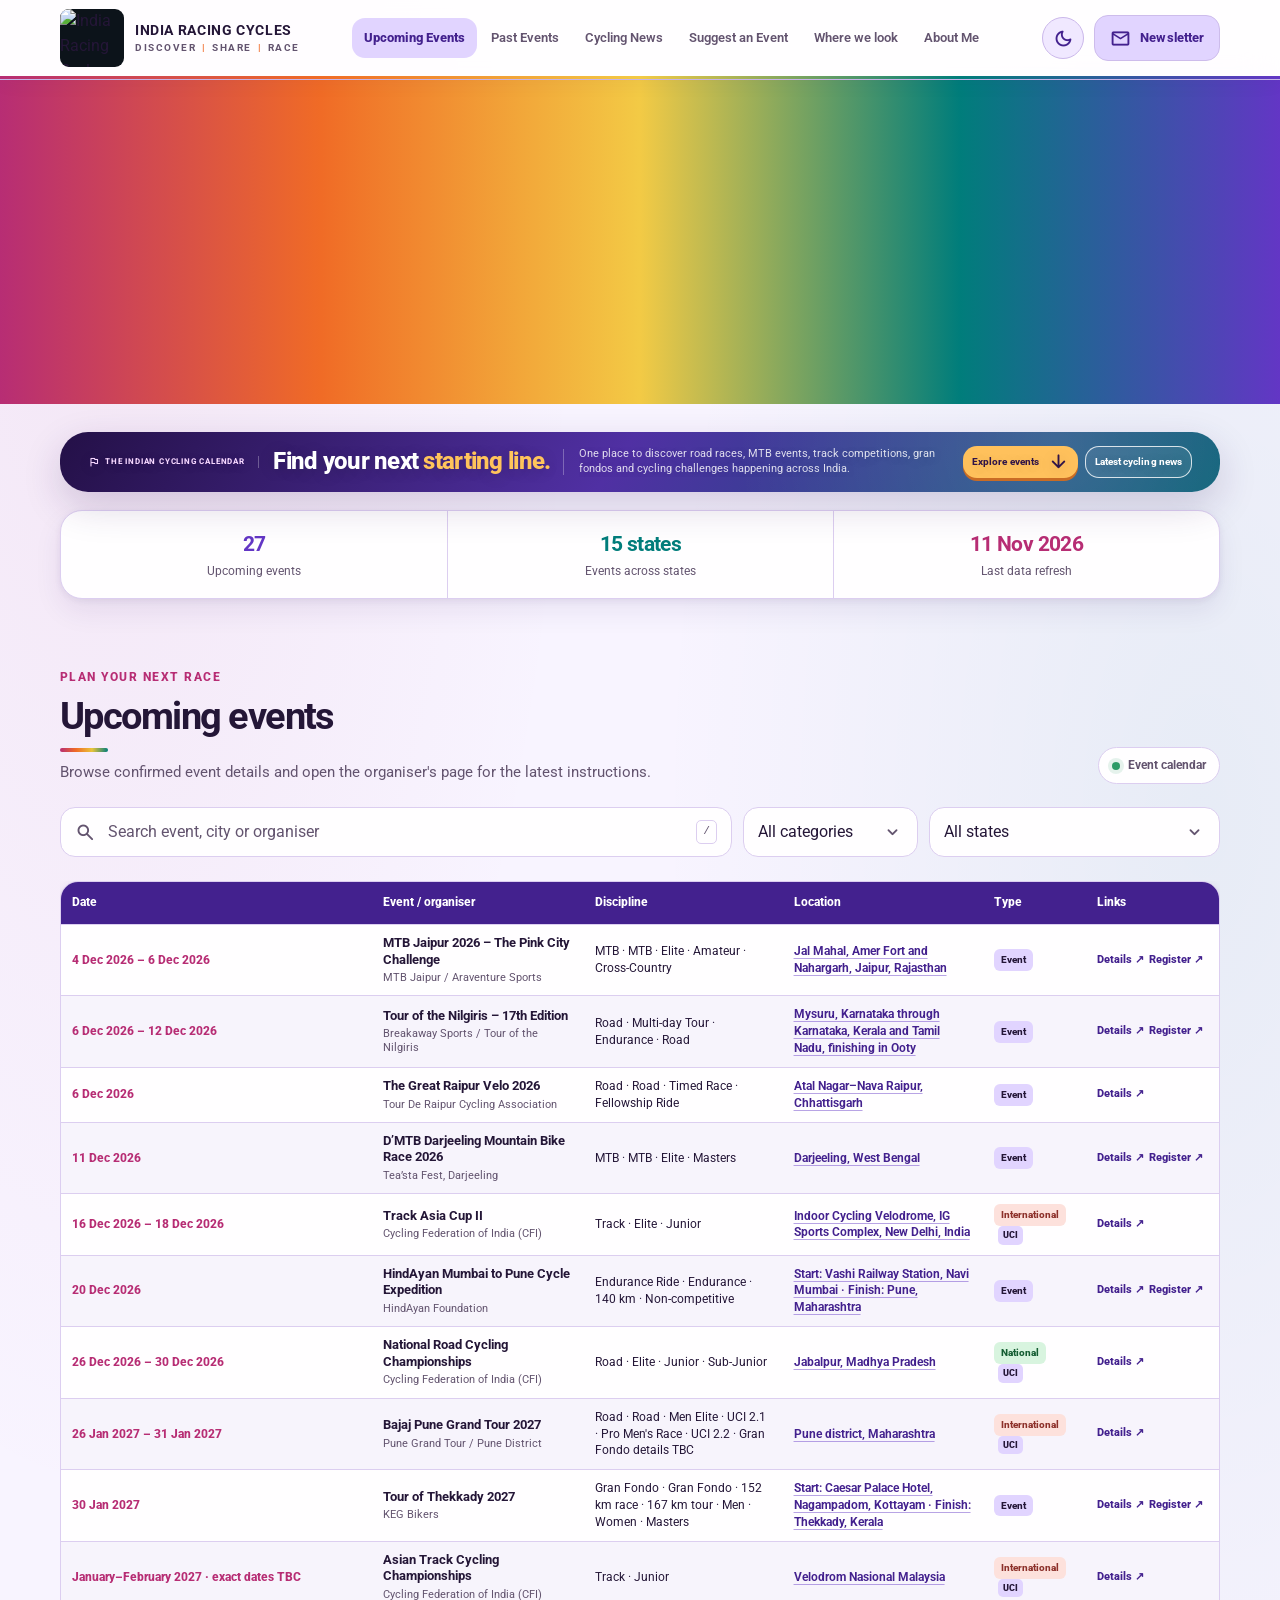
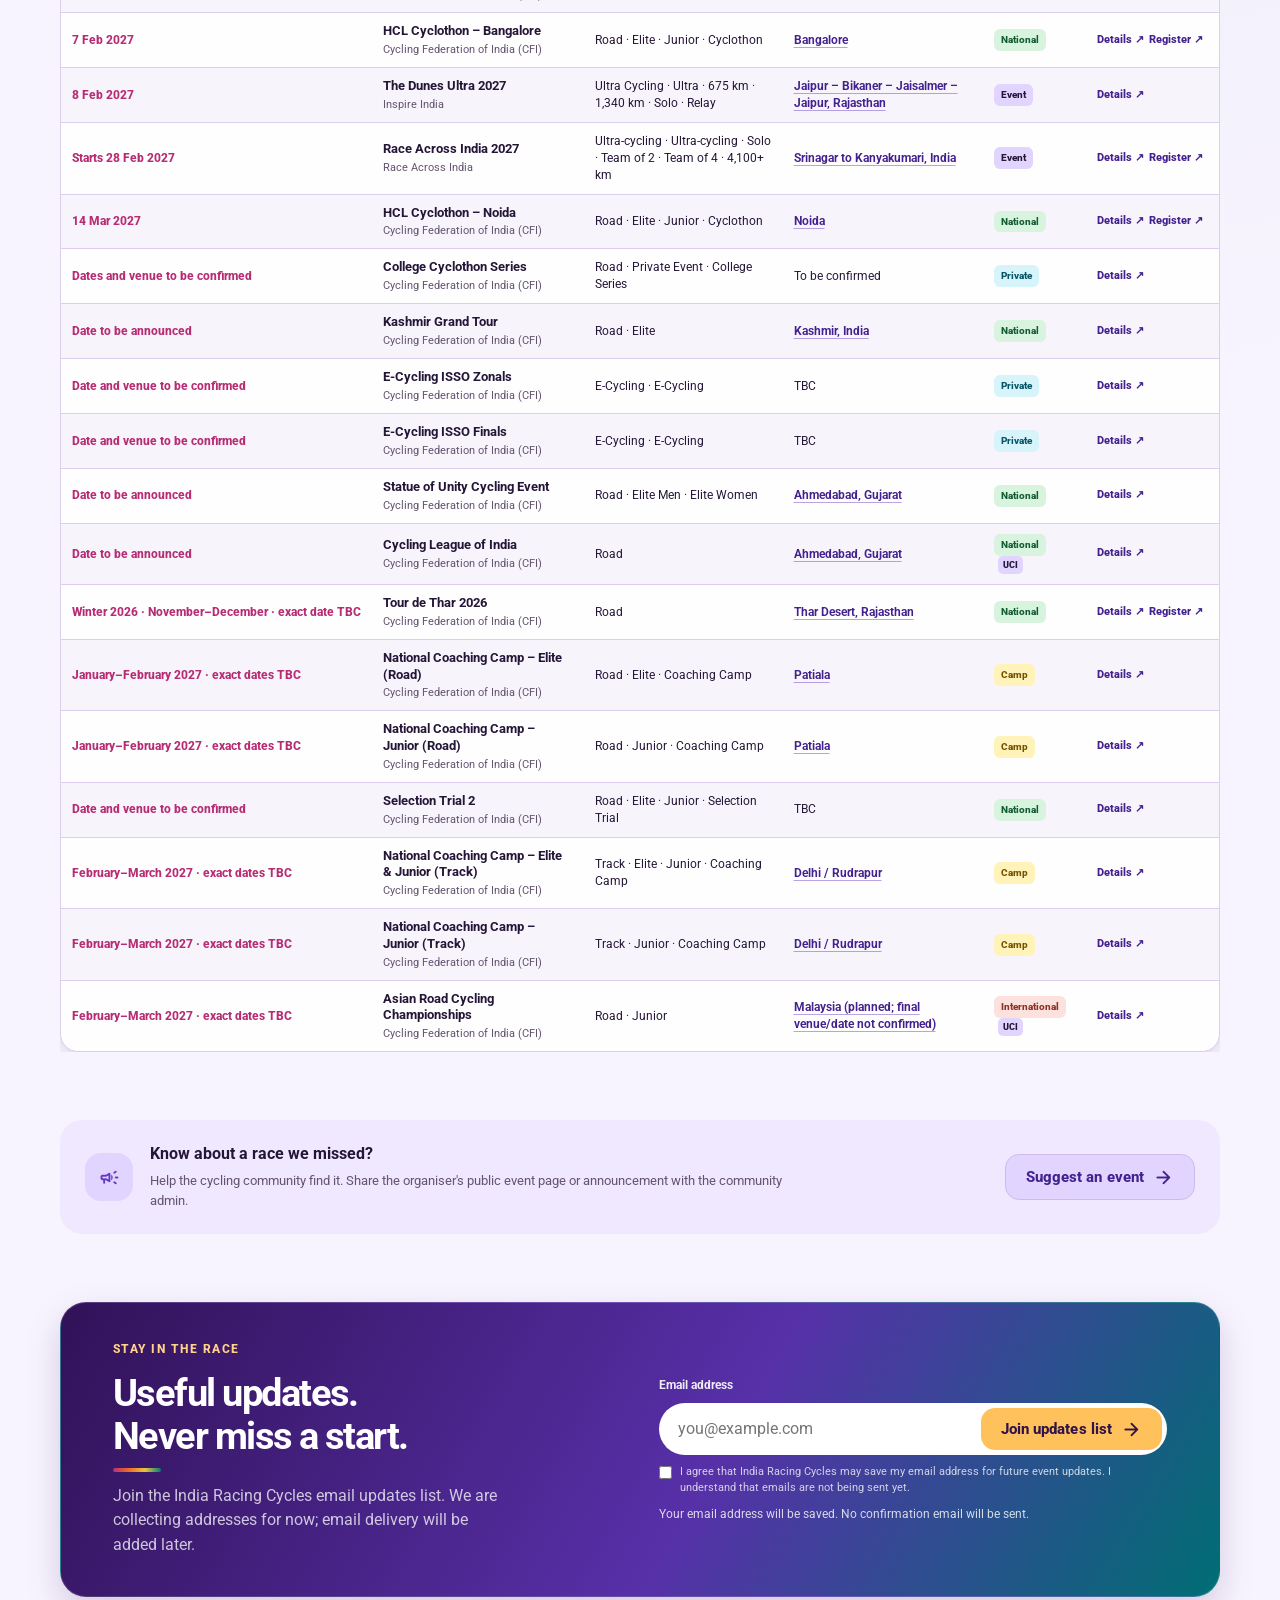
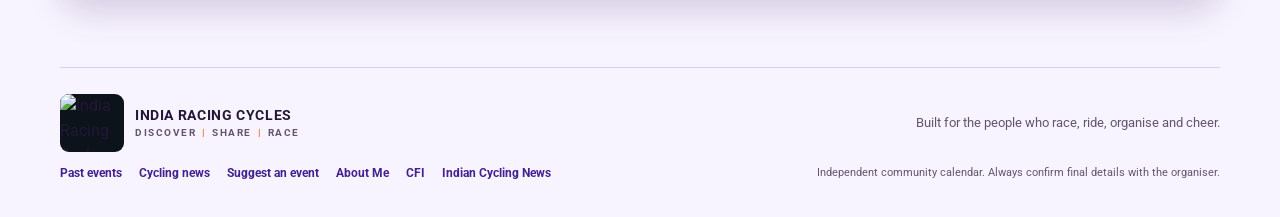
==== commit 81df94ec: "Use panoramic Taj Mahal cycling cover on desktop and mobile" ====
--- a/index.html
+++ b/index.html
@@ -38,7 +38,7 @@
 
   <main id="main">
     <section class="cover-banner" aria-label="India Racing Cycles cover image">
-      <picture><source media="(max-width: 700px)" srcset="assets/images/hero-taj-mahal-desktop.webp?v=20261112"><img src="assets/images/hero-taj-mahal-desktop.webp?v=20261112" alt="Road cycling peloton racing past the Taj Mahal" fetchpriority="high" decoding="async"></picture>
+      <picture><source media="(max-width: 700px)" srcset="assets/images/hero-taj-mahal-mobile.webp?v=irc-cover-20261112"><img src="assets/images/hero-taj-mahal-desktop.webp?v=irc-cover-20261112" alt="India Racing Cycles road race passing the Taj Mahal" fetchpriority="high" decoding="async"></picture>
     </section>
     <section class="hero">
       <div class="hero-glow"></div>
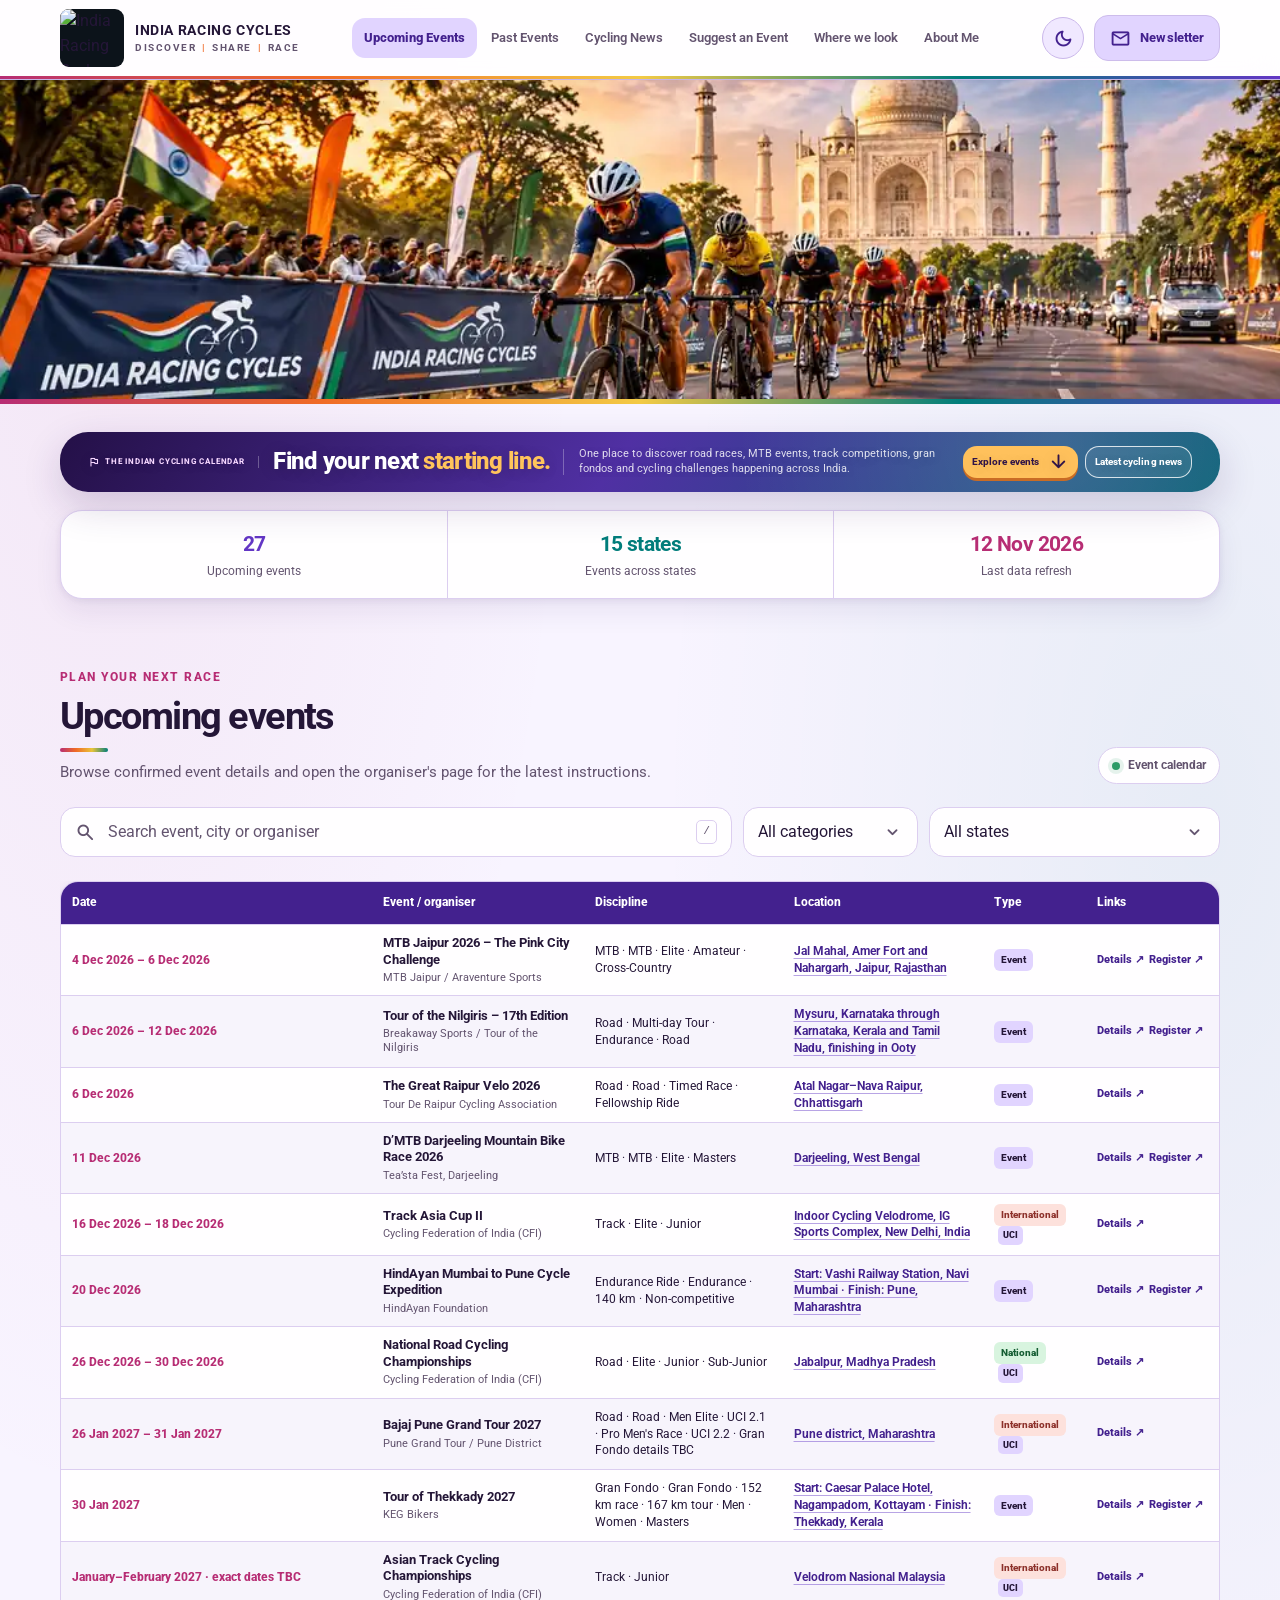
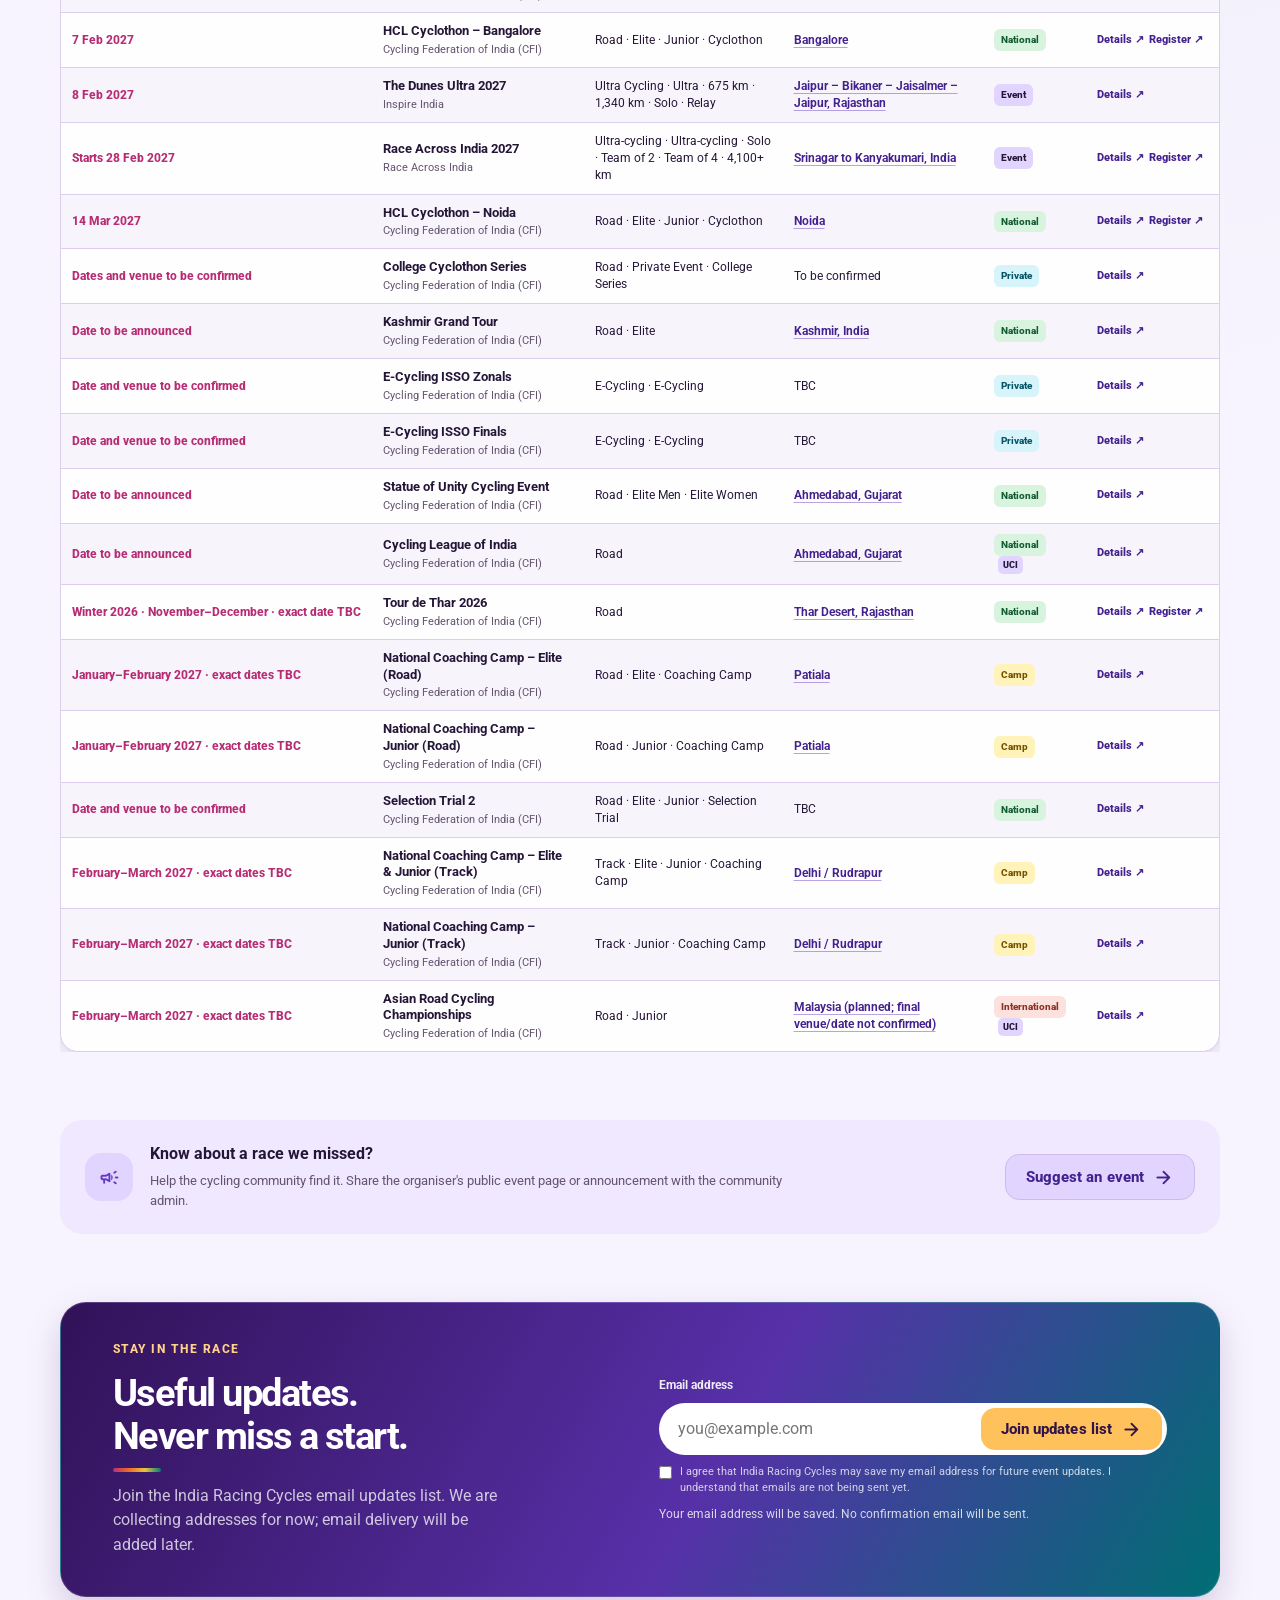
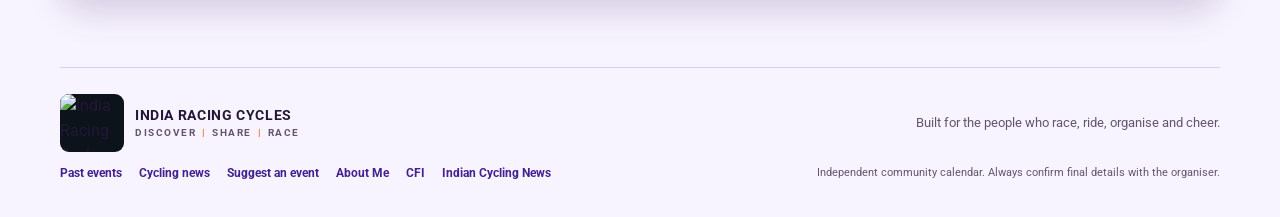
==== commit 7003a6da: "Refresh calendar script and style versions" ====
--- a/index.html
+++ b/index.html
@@ -10,9 +10,9 @@
   <link rel="preconnect" href="https://fonts.gstatic.com" crossorigin>
   <link href="https://fonts.googleapis.com/css2?family=Roboto:wght@400;500;600;700;800&family=Material+Symbols+Rounded:opsz,wght,FILL,GRAD@20..48,400,0,0" rel="stylesheet">
   <link rel="icon" type="image/webp" href="assets/images/irc-logo.webp">
-  <link rel="stylesheet" href="assets/css/styles.css?v=panoramic-cover-2026-11-12">
+  <link rel="stylesheet" href="assets/css/styles.css?v=calendar-event-details-2026-11-12">
   <script>window.IRC_CONFIG = { apiBase: "https://india-racing-cycles-api.india-racing-cycles-315595.workers.dev" };</script>
-  <script defer src="assets/js/app.js?v=google-maps-all-locations-2026-11-11"></script>
+  <script defer src="assets/js/app.js?v=calendar-event-details-2026-11-12"></script>
 </head>
 <body data-page="upcoming">
   <a class="skip-link" href="#main">Skip to content</a>
--- a/assets/css/styles.css
+++ b/assets/css/styles.css
@@ -131,6 +131,12 @@
 .event-table-status{display:block;margin-top:4px;font-size:.64rem;color:var(--muted)}
 .table-mini-badge{display:inline-block;margin-left:4px;padding:3px 5px;border-radius:5px;background:var(--surface3);font-size:.58rem;font-weight:900}
 .event-table-links{white-space:nowrap}
+.event-table-detail-row td{padding:0 12px 12px!important;border-top:0!important}
+.event-table-detail{display:grid;grid-template-columns:minmax(0,1.35fr) minmax(240px,1fr);gap:12px;background:var(--surface3);border-radius:10px;padding:12px 14px;white-space:normal}
+.event-table-detail strong{display:block;color:var(--ink);font-size:.72rem;font-weight:800;margin-bottom:4px}
+.event-table-detail p{margin:0;color:var(--muted);font-size:.72rem;line-height:1.5}
+.event-table-accommodation{border-left:3px solid var(--accent);padding-left:12px}
+@media(max-width:760px){.event-table-detail{grid-template-columns:1fr;gap:10px;padding:10px}.event-table-detail p{font-size:.68rem}.event-table-accommodation{border-left:0;border-top:2px solid var(--accent);padding:9px 0 0}}
 .table-action{display:inline-block;margin:2px 5px 2px 0;color:var(--primary-dark);font-size:.69rem;font-weight:800;text-decoration:none}
 .table-action:hover{text-decoration:underline}
 @media(max-width:760px){
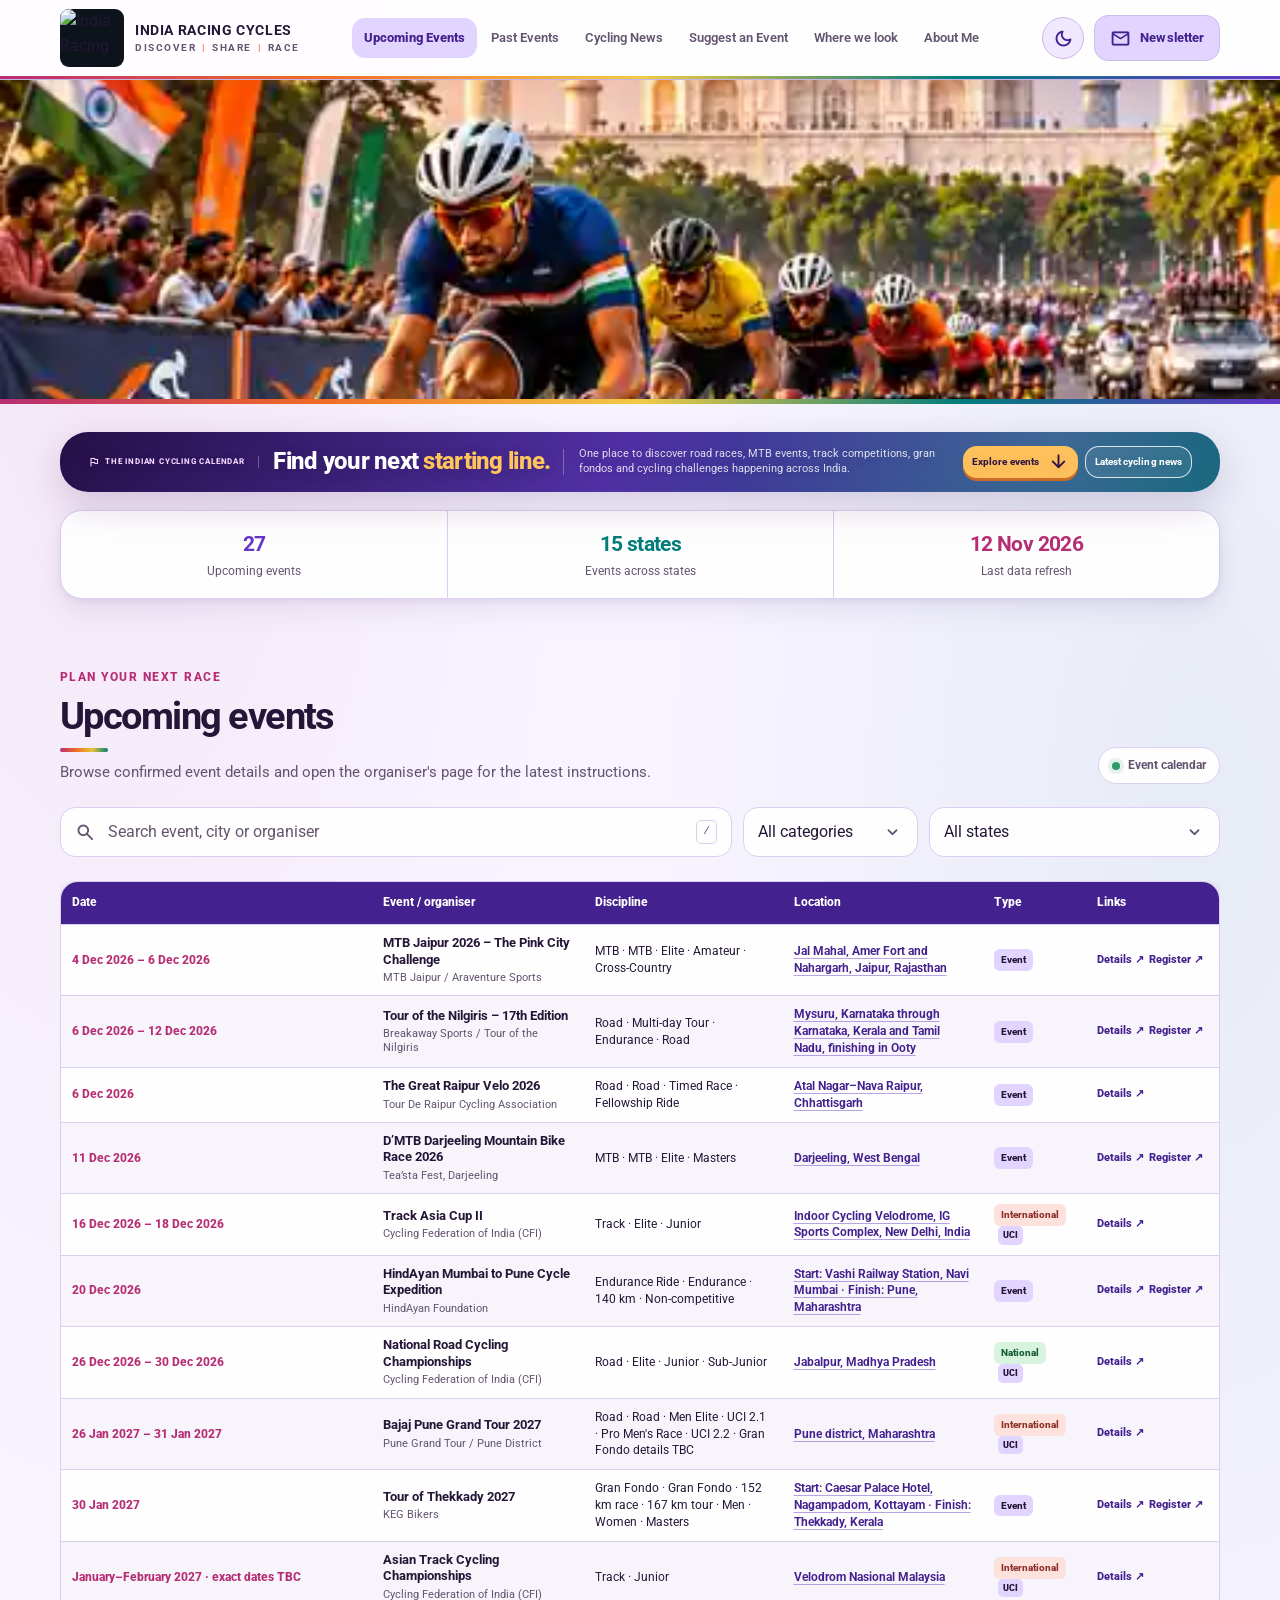
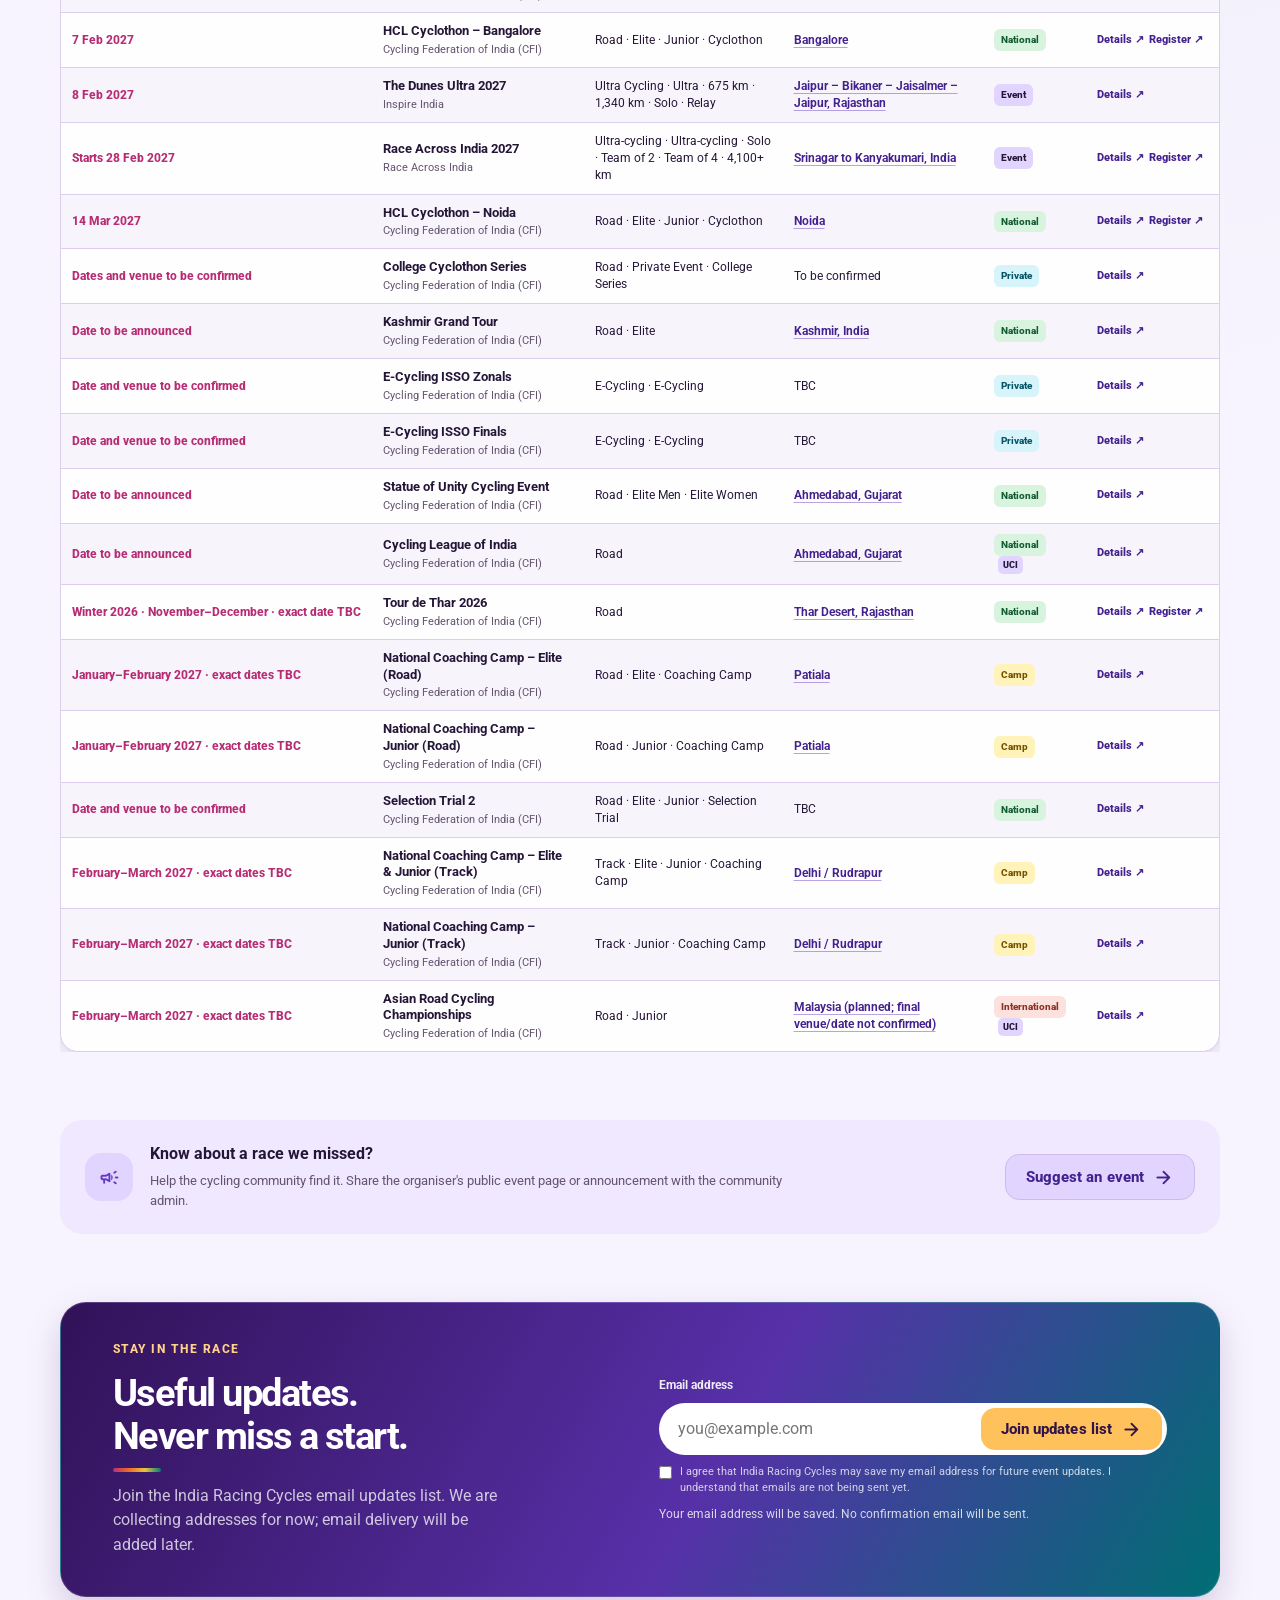
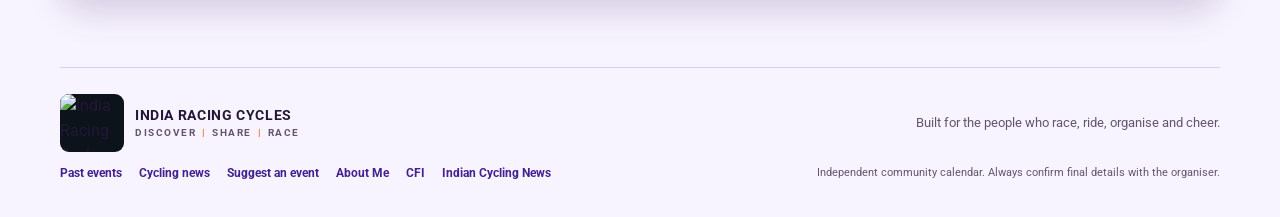
==== commit ba22f77f: "Refresh calendar assets for Details button" ====
--- a/index.html
+++ b/index.html
@@ -10,9 +10,9 @@
   <link rel="preconnect" href="https://fonts.gstatic.com" crossorigin>
   <link href="https://fonts.googleapis.com/css2?family=Roboto:wght@400;500;600;700;800&family=Material+Symbols+Rounded:opsz,wght,FILL,GRAD@20..48,400,0,0" rel="stylesheet">
   <link rel="icon" type="image/webp" href="assets/images/irc-logo.webp">
-  <link rel="stylesheet" href="assets/css/styles.css?v=calendar-event-details-2026-11-12">
+  <link rel="stylesheet" href="assets/css/styles.css?v=calendar-details-button-2026-11-12">
   <script>window.IRC_CONFIG = { apiBase: "https://india-racing-cycles-api.india-racing-cycles-315595.workers.dev" };</script>
-  <script defer src="assets/js/app.js?v=calendar-event-details-2026-11-12"></script>
+  <script defer src="assets/js/app.js?v=calendar-details-button-2026-11-12"></script>
 </head>
 <body data-page="upcoming">
   <a class="skip-link" href="#main">Skip to content</a>
--- a/assets/css/styles.css
+++ b/assets/css/styles.css
@@ -131,11 +131,6 @@
 .event-table-status{display:block;margin-top:4px;font-size:.64rem;color:var(--muted)}
 .table-mini-badge{display:inline-block;margin-left:4px;padding:3px 5px;border-radius:5px;background:var(--surface3);font-size:.58rem;font-weight:900}
 .event-table-links{white-space:nowrap}
-.event-table-detail-row td{padding:0 12px 12px!important;border-top:0!important}
-.event-table-detail{display:grid;grid-template-columns:minmax(0,1.35fr) minmax(240px,1fr);gap:12px;background:var(--surface3);border-radius:10px;padding:12px 14px;white-space:normal}
-.event-table-detail strong{display:block;color:var(--ink);font-size:.72rem;font-weight:800;margin-bottom:4px}
-.event-table-detail p{margin:0;color:var(--muted);font-size:.72rem;line-height:1.5}
-.event-table-accommodation{border-left:3px solid var(--accent);padding-left:12px}
 @media(max-width:760px){.event-table-detail{grid-template-columns:1fr;gap:10px;padding:10px}.event-table-detail p{font-size:.68rem}.event-table-accommodation{border-left:0;border-top:2px solid var(--accent);padding:9px 0 0}}
 .table-action{display:inline-block;margin:2px 5px 2px 0;color:var(--primary-dark);font-size:.69rem;font-weight:800;text-decoration:none}
 .table-action:hover{text-decoration:underline}
@@ -435,3 +430,18 @@
     display: none !important;
   }
 }
+
+.event-details-button{font:inherit;cursor:pointer;background:var(--accent);color:#fff;border:0;border-radius:7px;padding:6px 11px;font-weight:800}
+.event-details-modal[hidden]{display:none}
+.event-details-modal{position:fixed;inset:0;z-index:10000;display:grid;place-items:center;padding:18px}
+.event-details-backdrop{position:absolute;inset:0;background:rgba(8,16,32,.72);backdrop-filter:blur(3px)}
+.event-details-panel{position:relative;z-index:1;width:min(680px,100%);max-height:min(88vh,900px);overflow:auto;background:var(--surface);color:var(--ink);border-radius:16px;padding:26px;box-shadow:0 20px 70px rgba(0,0,0,.35)}
+.event-details-close{position:sticky;float:right;top:0;border:0;background:var(--surface3);color:var(--ink);width:34px;height:34px;border-radius:50%;font-size:24px;cursor:pointer}
+.event-details-content h2{font-size:1.35rem;line-height:1.25;margin:0 44px 6px 0}
+.event-details-content h3{font-size:.9rem;margin:18px 0 5px}
+.event-details-content p{line-height:1.55;margin:0;color:var(--muted)}
+.event-details-date{font-weight:800;color:var(--accent)!important}
+.event-details-accommodation{margin-top:18px;padding:14px;background:var(--surface3);border-radius:10px}
+.event-details-poster{display:block;width:100%;height:auto;margin-top:8px;border-radius:10px}
+body.event-details-open{overflow:hidden}
+@media(max-width:600px){.event-details-panel{padding:18px;border-radius:13px}.event-details-content h2{font-size:1.1rem}}
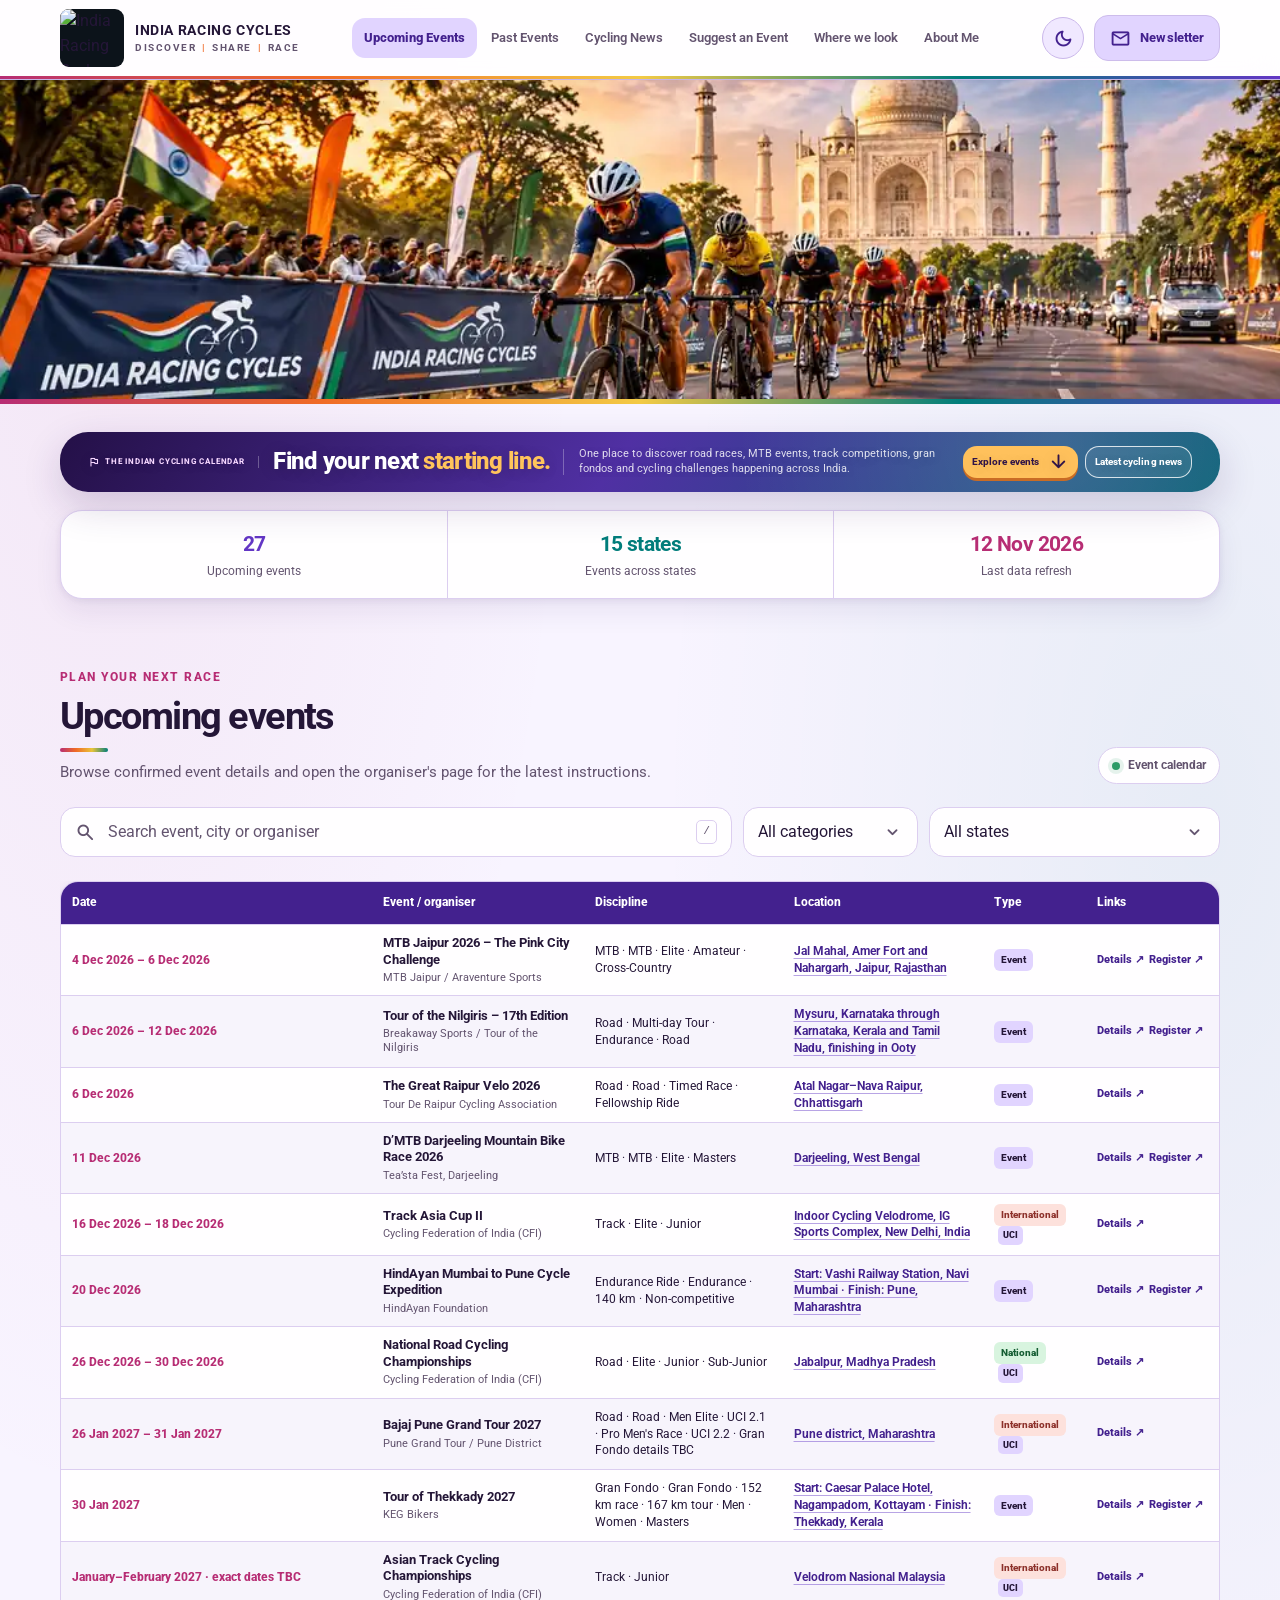
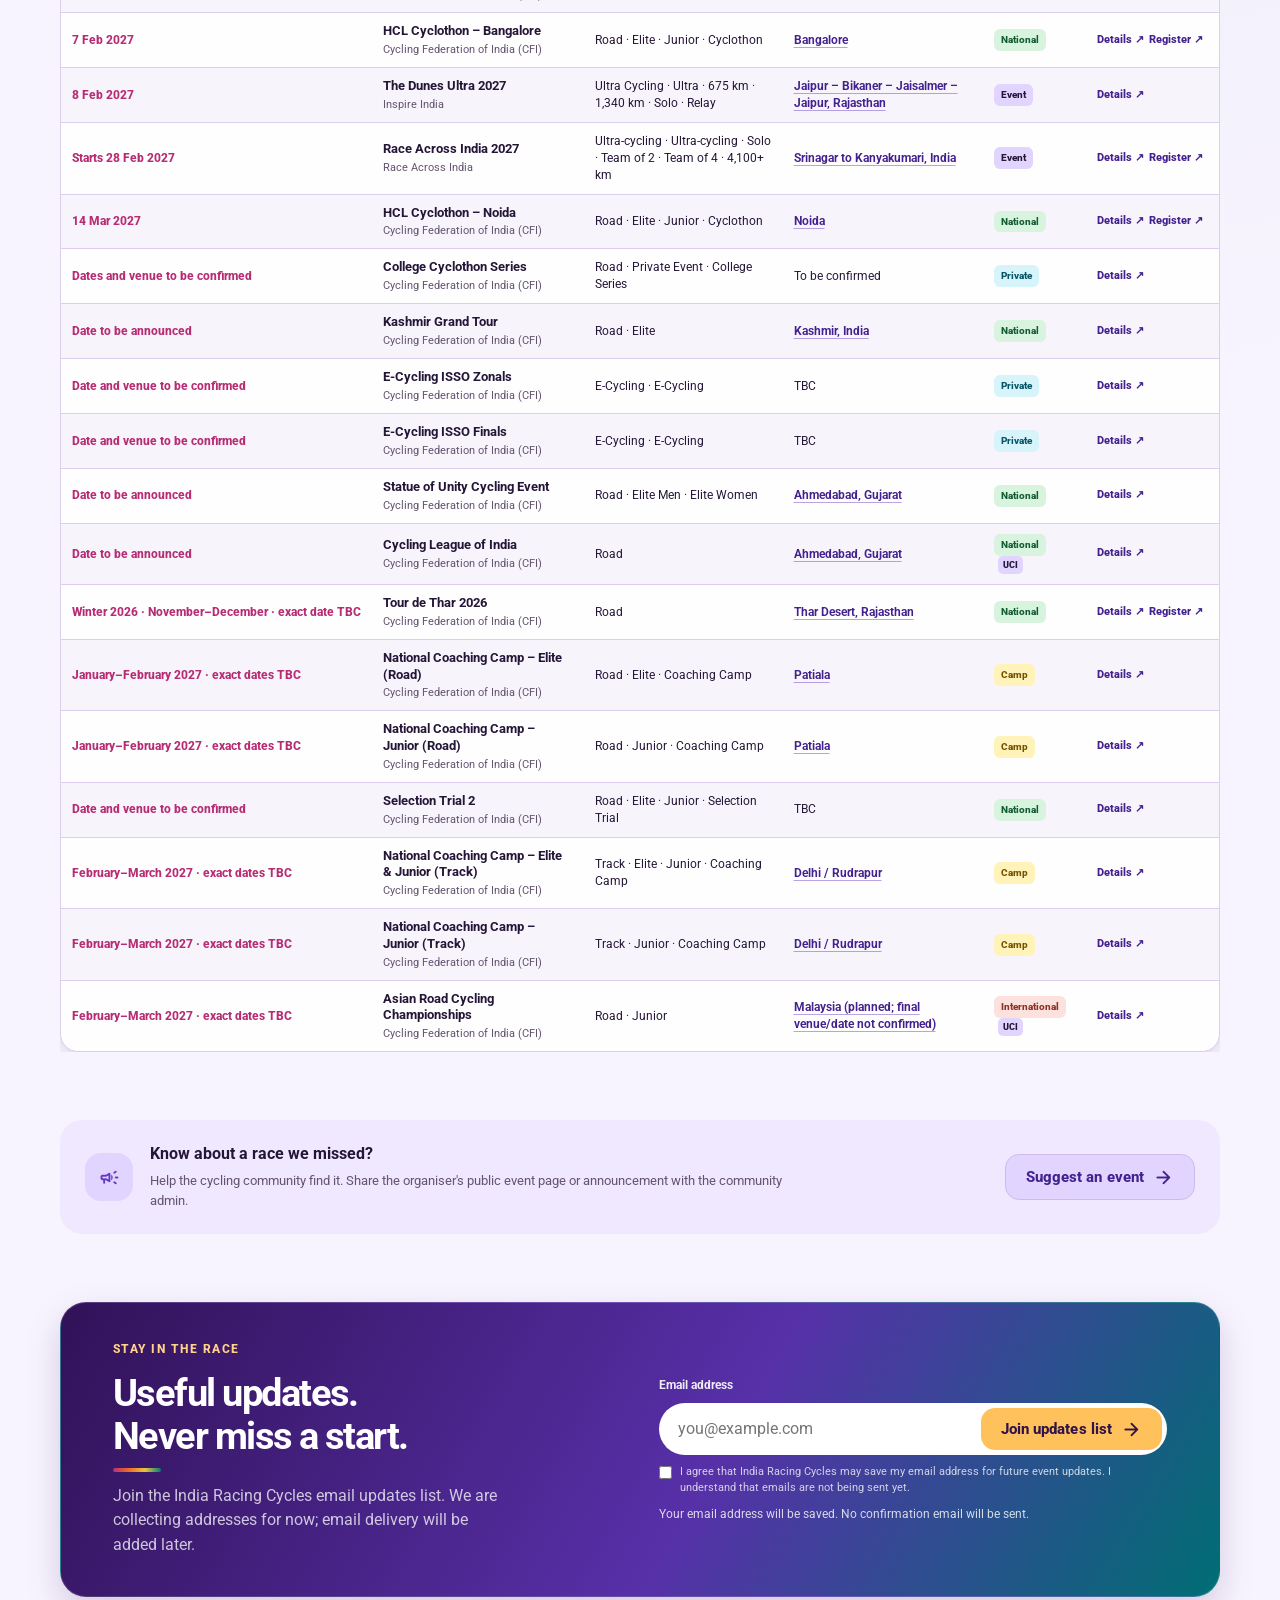
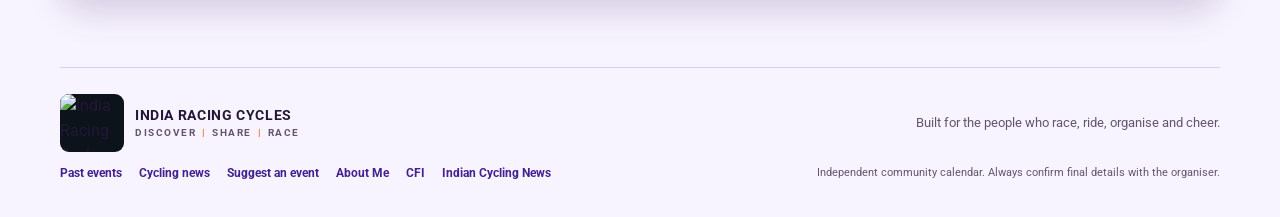
==== commit e16a7b1c: "Refresh calendar styles for visible Details button" ====
--- a/index.html
+++ b/index.html
@@ -10,9 +10,9 @@
   <link rel="preconnect" href="https://fonts.gstatic.com" crossorigin>
   <link href="https://fonts.googleapis.com/css2?family=Roboto:wght@400;500;600;700;800&family=Material+Symbols+Rounded:opsz,wght,FILL,GRAD@20..48,400,0,0" rel="stylesheet">
   <link rel="icon" type="image/webp" href="assets/images/irc-logo.webp">
-  <link rel="stylesheet" href="assets/css/styles.css?v=calendar-details-button-2026-11-12">
+  <link rel="stylesheet" href="assets/css/styles.css?v=calendar-details-button-visible-2026-11-12">
   <script>window.IRC_CONFIG = { apiBase: "https://india-racing-cycles-api.india-racing-cycles-315595.workers.dev" };</script>
-  <script defer src="assets/js/app.js?v=calendar-details-button-2026-11-12"></script>
+  <script defer src="assets/js/app.js?v=calendar-details-button-visible-2026-11-12"></script>
 </head>
 <body data-page="upcoming">
   <a class="skip-link" href="#main">Skip to content</a>
--- a/assets/css/styles.css
+++ b/assets/css/styles.css
@@ -431,7 +431,7 @@
   }
 }
 
-.event-details-button{font:inherit;cursor:pointer;background:var(--accent);color:#fff;border:0;border-radius:7px;padding:6px 11px;font-weight:800}
+.event-details-button{display:inline-block;width:auto;height:auto;min-width:0;min-height:0;white-space:nowrap;font:inherit;font-size:.72rem;line-height:1.2;cursor:pointer;background:var(--accent);color:#fff;border:0;border-radius:7px;padding:7px 10px;font-weight:800;vertical-align:middle}
 .event-details-modal[hidden]{display:none}
 .event-details-modal{position:fixed;inset:0;z-index:10000;display:grid;place-items:center;padding:18px}
 .event-details-backdrop{position:absolute;inset:0;background:rgba(8,16,32,.72);backdrop-filter:blur(3px)}
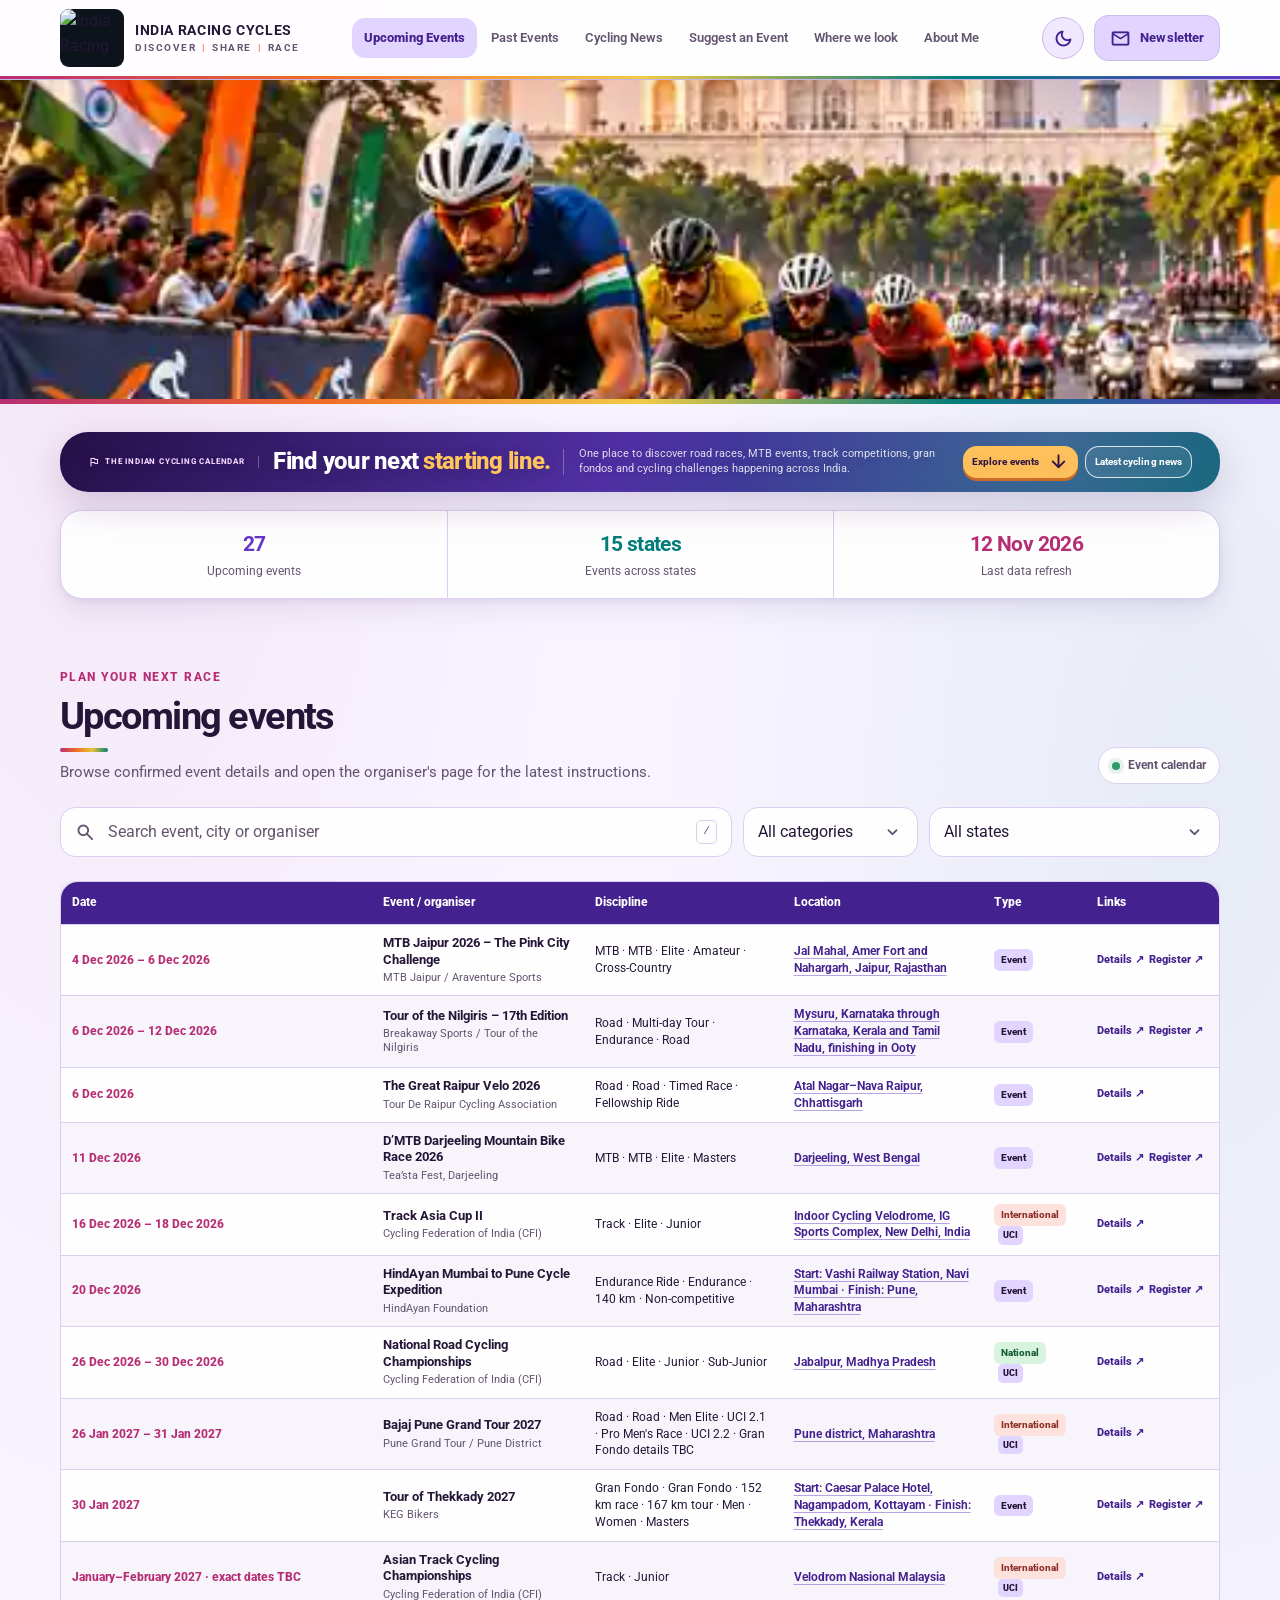
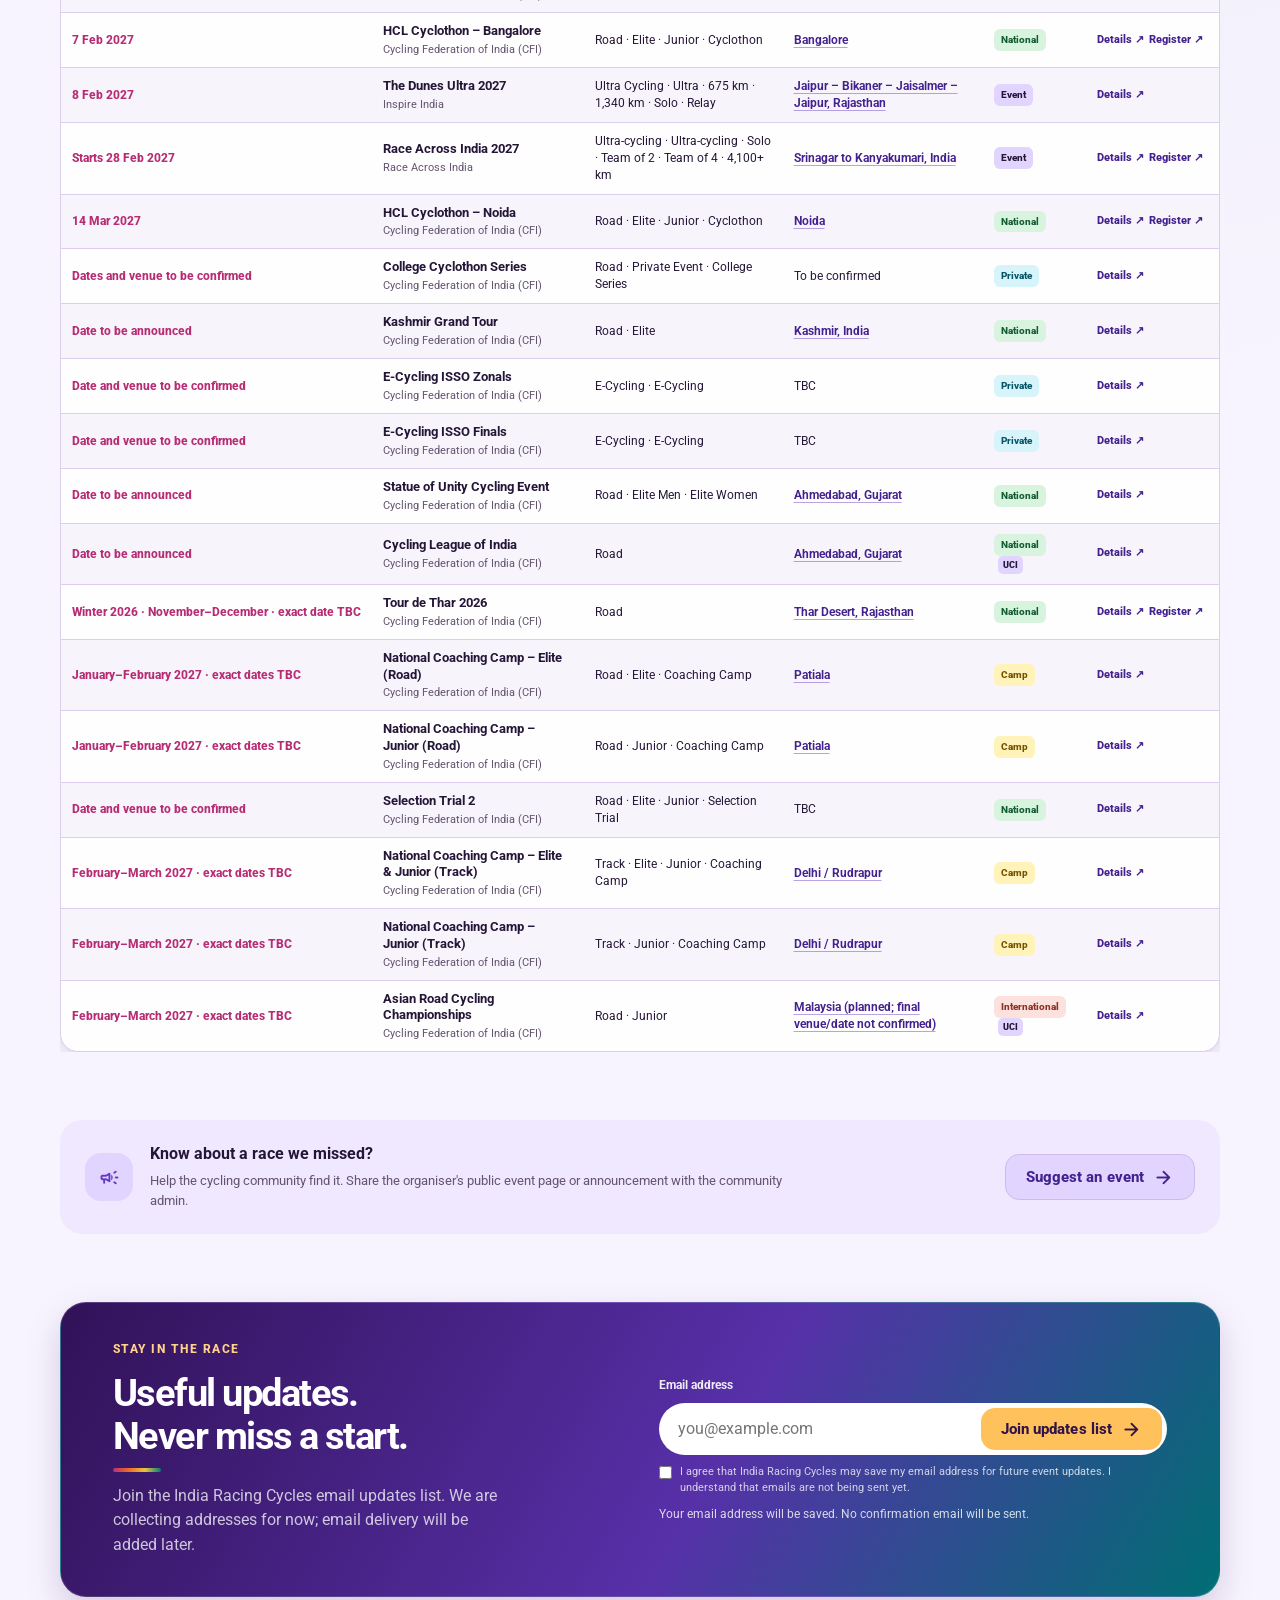
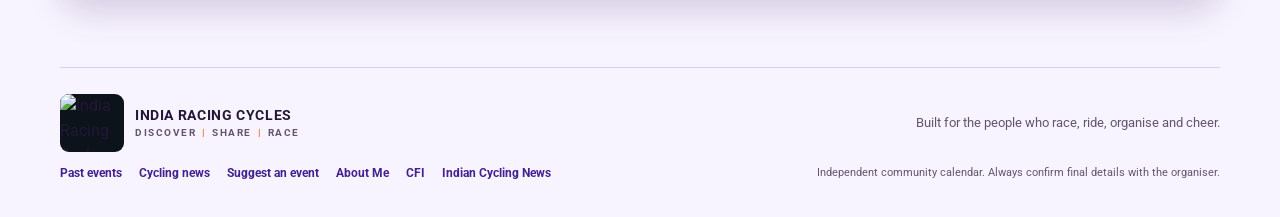
==== commit c6f40901: "Refresh calendar assets for title-cell Details button" ====
--- a/index.html
+++ b/index.html
@@ -10,9 +10,9 @@
   <link rel="preconnect" href="https://fonts.gstatic.com" crossorigin>
   <link href="https://fonts.googleapis.com/css2?family=Roboto:wght@400;500;600;700;800&family=Material+Symbols+Rounded:opsz,wght,FILL,GRAD@20..48,400,0,0" rel="stylesheet">
   <link rel="icon" type="image/webp" href="assets/images/irc-logo.webp">
-  <link rel="stylesheet" href="assets/css/styles.css?v=calendar-details-button-visible-2026-11-12">
+  <link rel="stylesheet" href="assets/css/styles.css?v=calendar-details-button-titlecell-2026-11-12">
   <script>window.IRC_CONFIG = { apiBase: "https://india-racing-cycles-api.india-racing-cycles-315595.workers.dev" };</script>
-  <script defer src="assets/js/app.js?v=calendar-details-button-visible-2026-11-12"></script>
+  <script defer src="assets/js/app.js?v=calendar-details-button-titlecell-2026-11-12"></script>
 </head>
 <body data-page="upcoming">
   <a class="skip-link" href="#main">Skip to content</a>
--- a/assets/css/styles.css
+++ b/assets/css/styles.css
@@ -431,7 +431,7 @@
   }
 }
 
-.event-details-button{display:inline-block;width:auto;height:auto;min-width:0;min-height:0;white-space:nowrap;font:inherit;font-size:.72rem;line-height:1.2;cursor:pointer;background:var(--accent);color:#fff;border:0;border-radius:7px;padding:7px 10px;font-weight:800;vertical-align:middle}
+.event-details-button{display:inline-flex;align-items:center;justify-content:center;width:auto;height:auto;min-width:76px;min-height:30px;white-space:nowrap;font:inherit;font-size:.72rem;line-height:1.2;cursor:pointer;background:var(--accent);color:#fff;border:0;border-radius:7px;padding:7px 12px;font-weight:800;vertical-align:middle;margin:8px 0 5px;position:relative;z-index:1}
 .event-details-modal[hidden]{display:none}
 .event-details-modal{position:fixed;inset:0;z-index:10000;display:grid;place-items:center;padding:18px}
 .event-details-backdrop{position:absolute;inset:0;background:rgba(8,16,32,.72);backdrop-filter:blur(3px)}
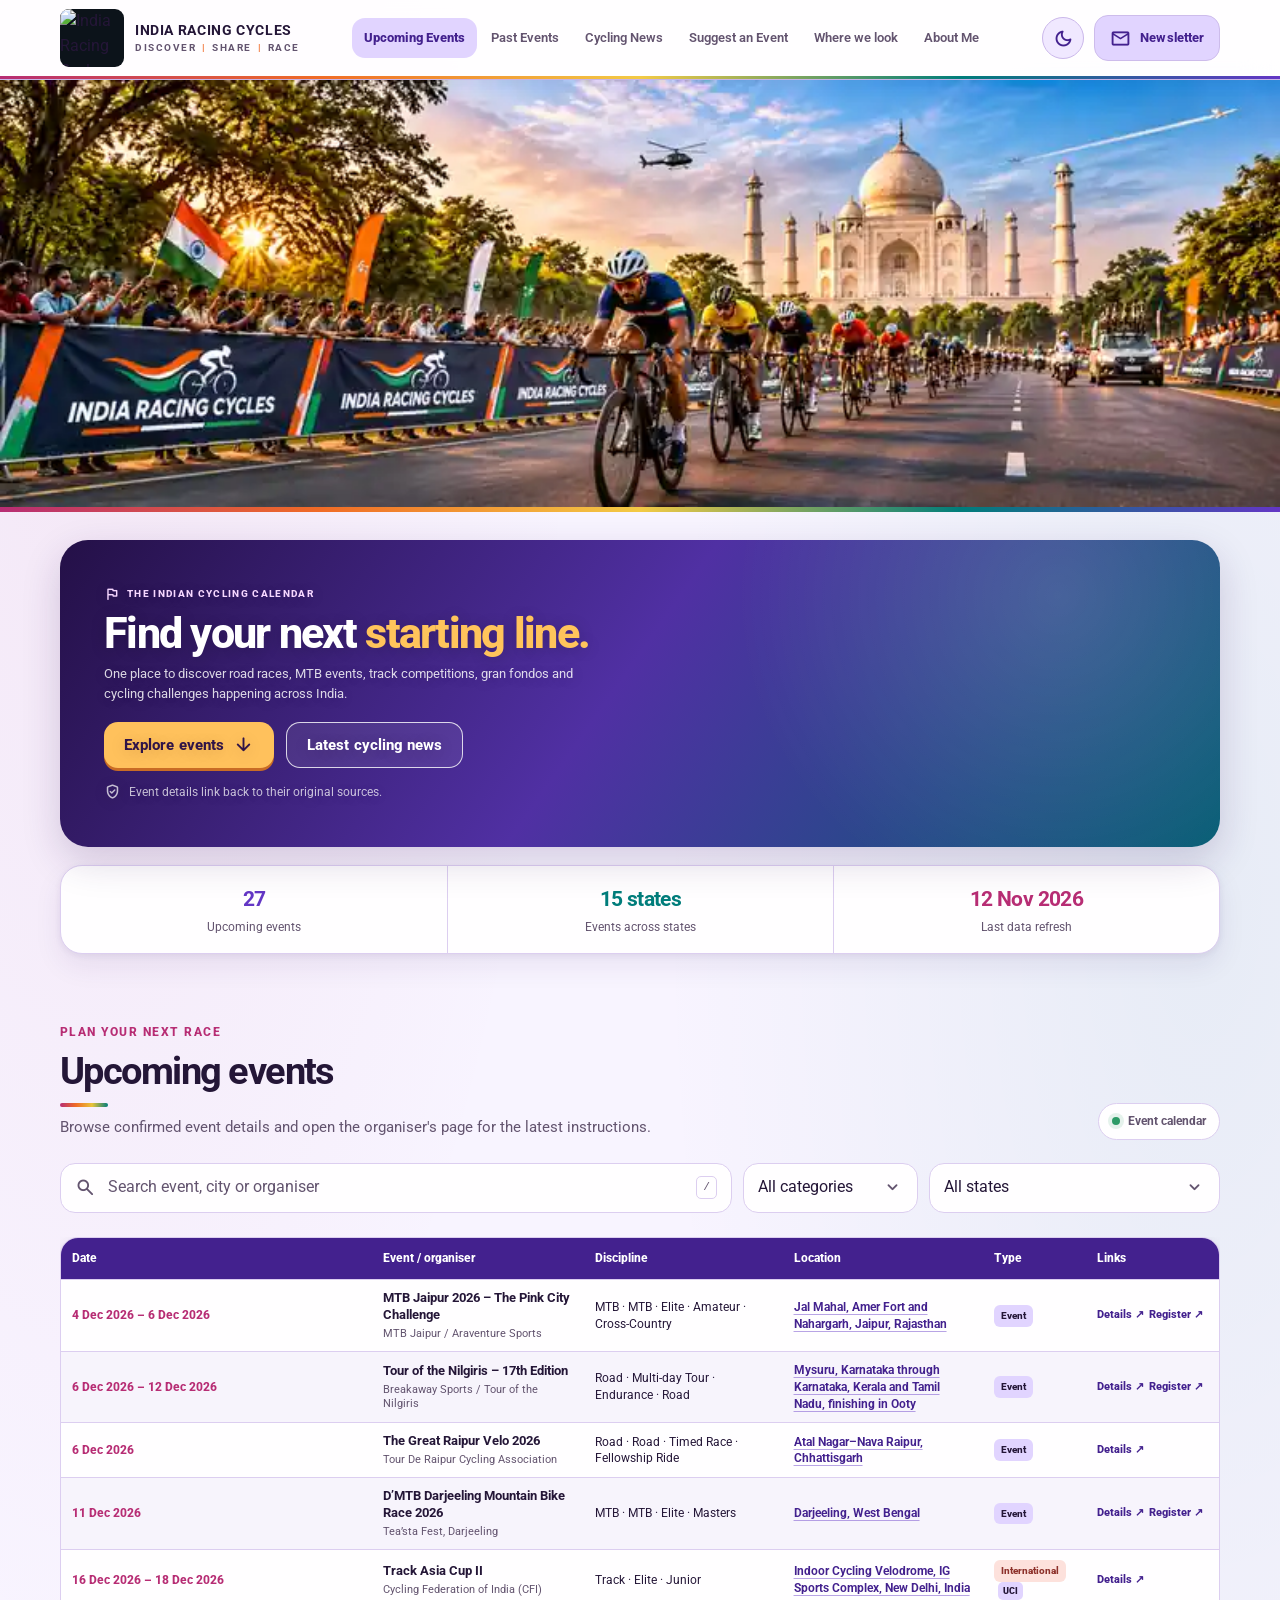
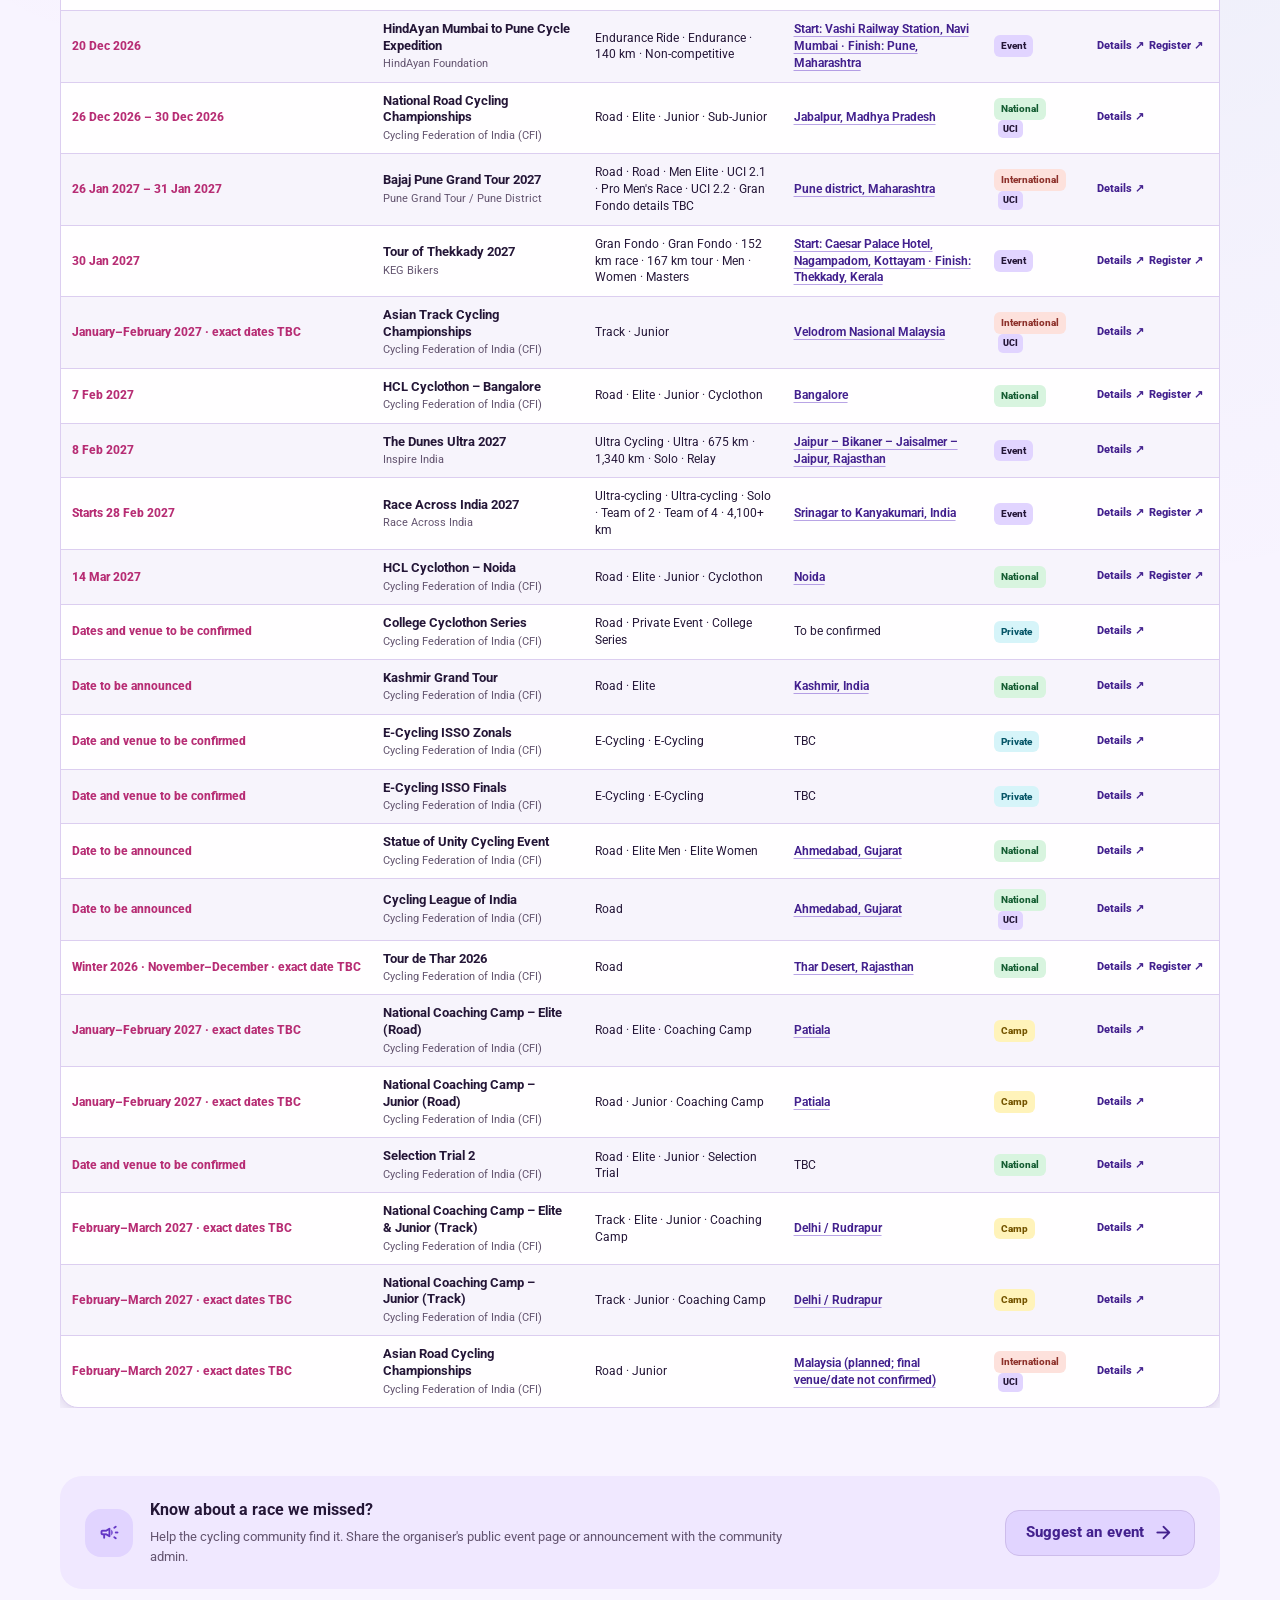
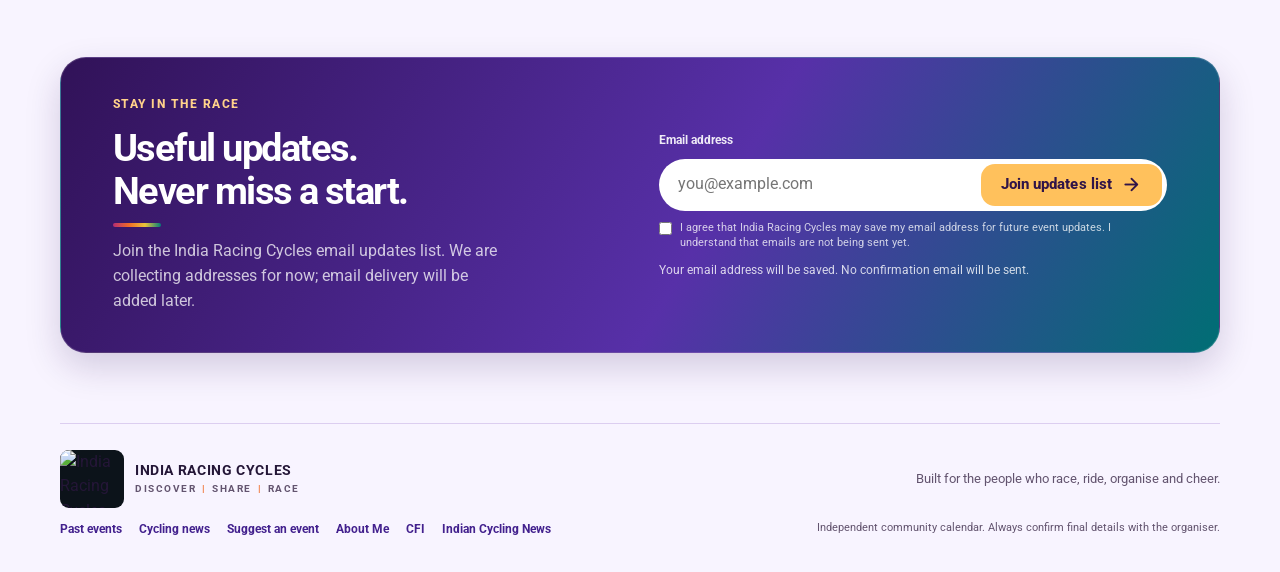
==== commit 8ec4a3e4: "Update India Racing Cycles homepage cover image" ====
--- a/index.html
+++ b/index.html
@@ -38,8 +38,32 @@
 
   <main id="main">
     <section class="cover-banner" aria-label="India Racing Cycles cover image">
-      <picture><source media="(max-width: 700px)" srcset="assets/images/hero-taj-mahal-mobile.webp?v=irc-cover-20261112"><img src="assets/images/hero-taj-mahal-desktop.webp?v=irc-cover-20261112" alt="India Racing Cycles road race passing the Taj Mahal" fetchpriority="high" decoding="async"></picture>
+      <img id="irc-site-cover" src="assets/images/hero-taj-mahal-desktop.webp?v=irc-cover-20261112" alt="India Racing Cycles cyclists racing past the Taj Mahal" fetchpriority="high" decoding="async">
     </section>
+    <script>
+    (() => {
+      const imageParts = [
+        "assets/images/irc-cover/cover-part-1.txt",
+        "assets/images/irc-cover/cover-part-2.txt",
+        "assets/images/irc-cover/cover-part-3.txt",
+        "assets/images/irc-cover/cover-part-4.txt"
+      ];
+      const cover = document.getElementById("irc-site-cover");
+      Promise.all(imageParts.map(path =>
+        fetch(path + "?v=20261113").then(response => {
+          if (!response.ok) throw new Error("Could not load cover image data");
+          return response.text();
+        })
+      )).then(parts => {
+        const binary = atob(parts.join("").trim());
+        const bytes = new Uint8Array(binary.length);
+        for (let i = 0; i < binary.length; i++) bytes[i] = binary.charCodeAt(i);
+        const objectUrl = URL.createObjectURL(new Blob([bytes], { type: "image/webp" }));
+        cover.addEventListener("load", () => URL.revokeObjectURL(objectUrl), { once: true });
+        cover.src = objectUrl;
+      }).catch(error => console.error("India Racing Cycles cover image:", error));
+    })();
+    </script>
     <section class="hero">
       <div class="hero-glow"></div>
       <div class="hero-content">
--- a/assets/css/styles.css
+++ b/assets/css/styles.css
@@ -67,7 +67,7 @@
 /* India Racing Cycles brand images */
 .brand-logo{display:block;width:64px;height:58px;object-fit:contain;flex:none;border-radius:9px;background:#0c131a}
 .cover-banner{width:100%;max-width:1440px;margin:0 auto;overflow:hidden;background:#0c131a;border-bottom:3px solid #f28c00}
-.cover-banner img{display:block;width:100%;height:auto;aspect-ratio:1116/278;object-fit:cover}
+.cover-banner img{display:block;width:100%;height:auto;aspect-ratio:3/1;object-fit:cover}
 @media(max-width:650px){.brand-logo{width:50px;height:46px}.brand{gap:8px}.brand-copy strong{font-size:.72rem}.brand-copy small{font-size:.5rem}}
 
 
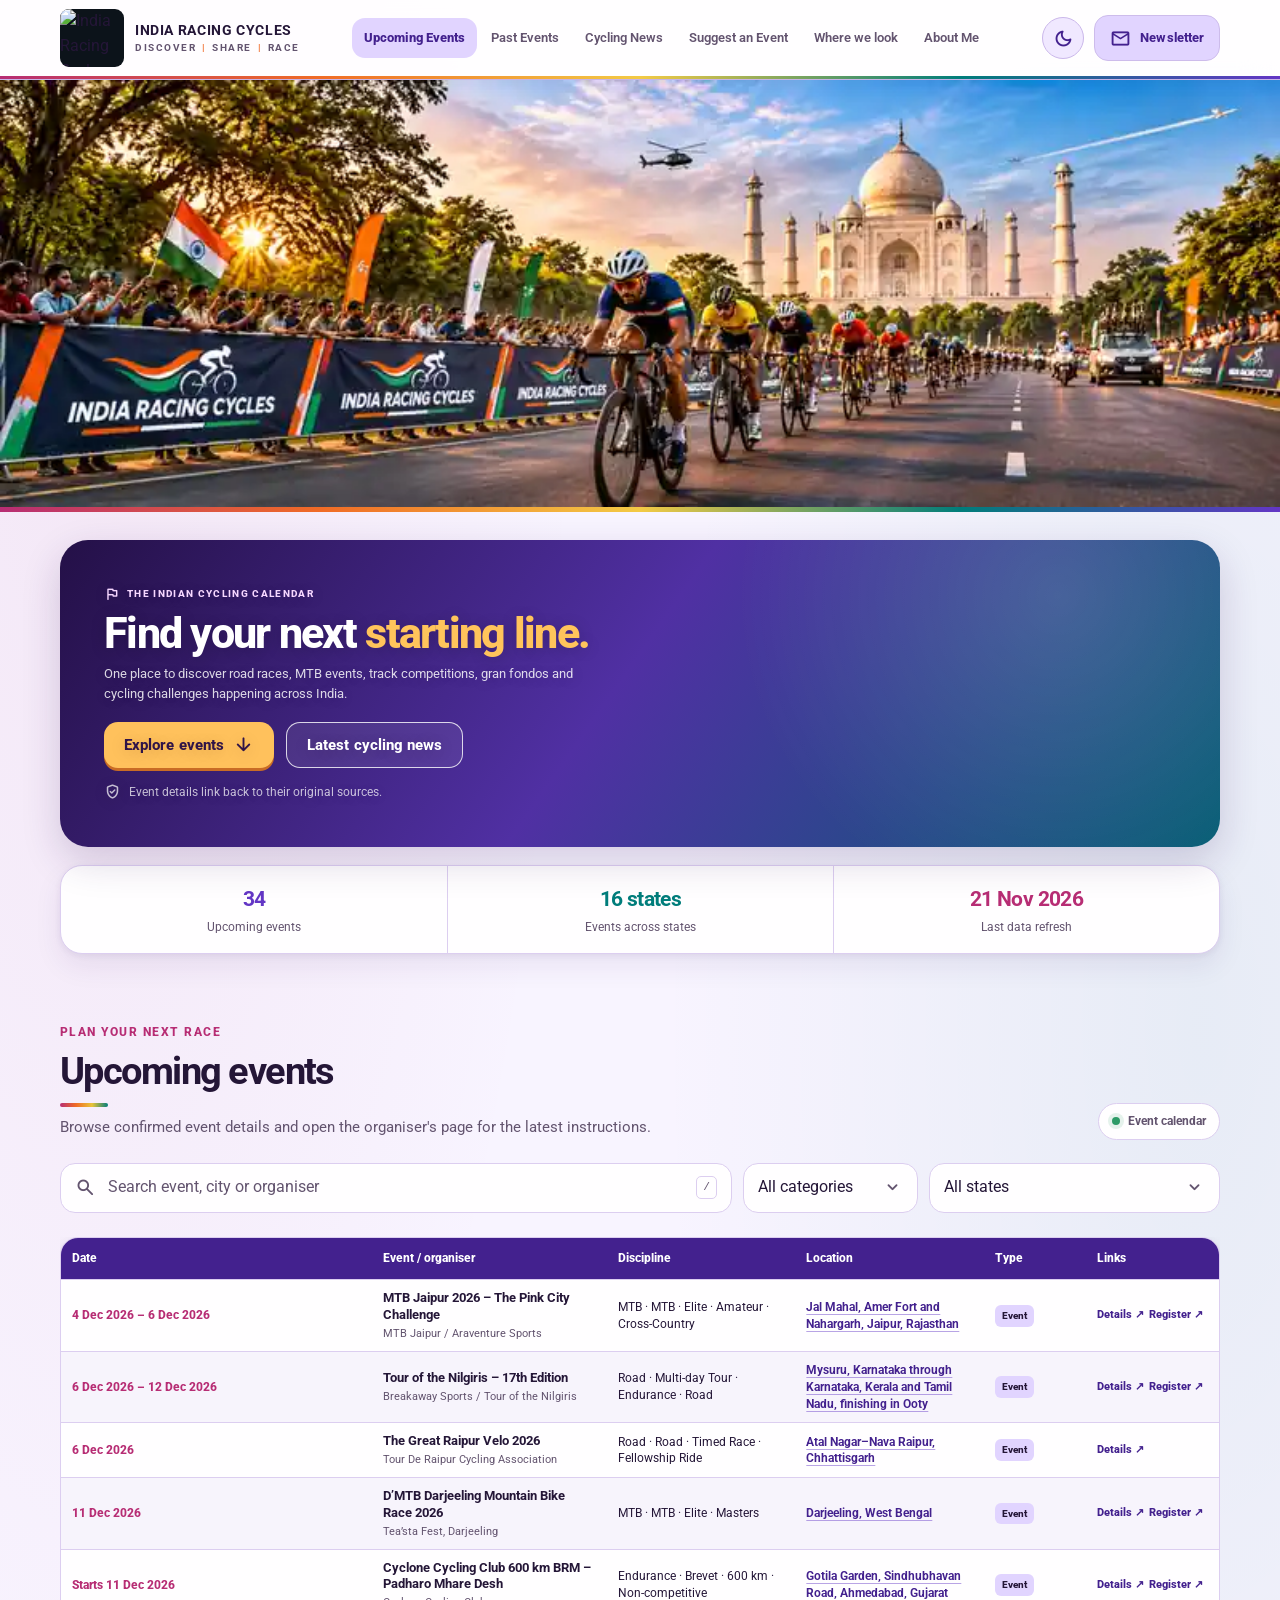
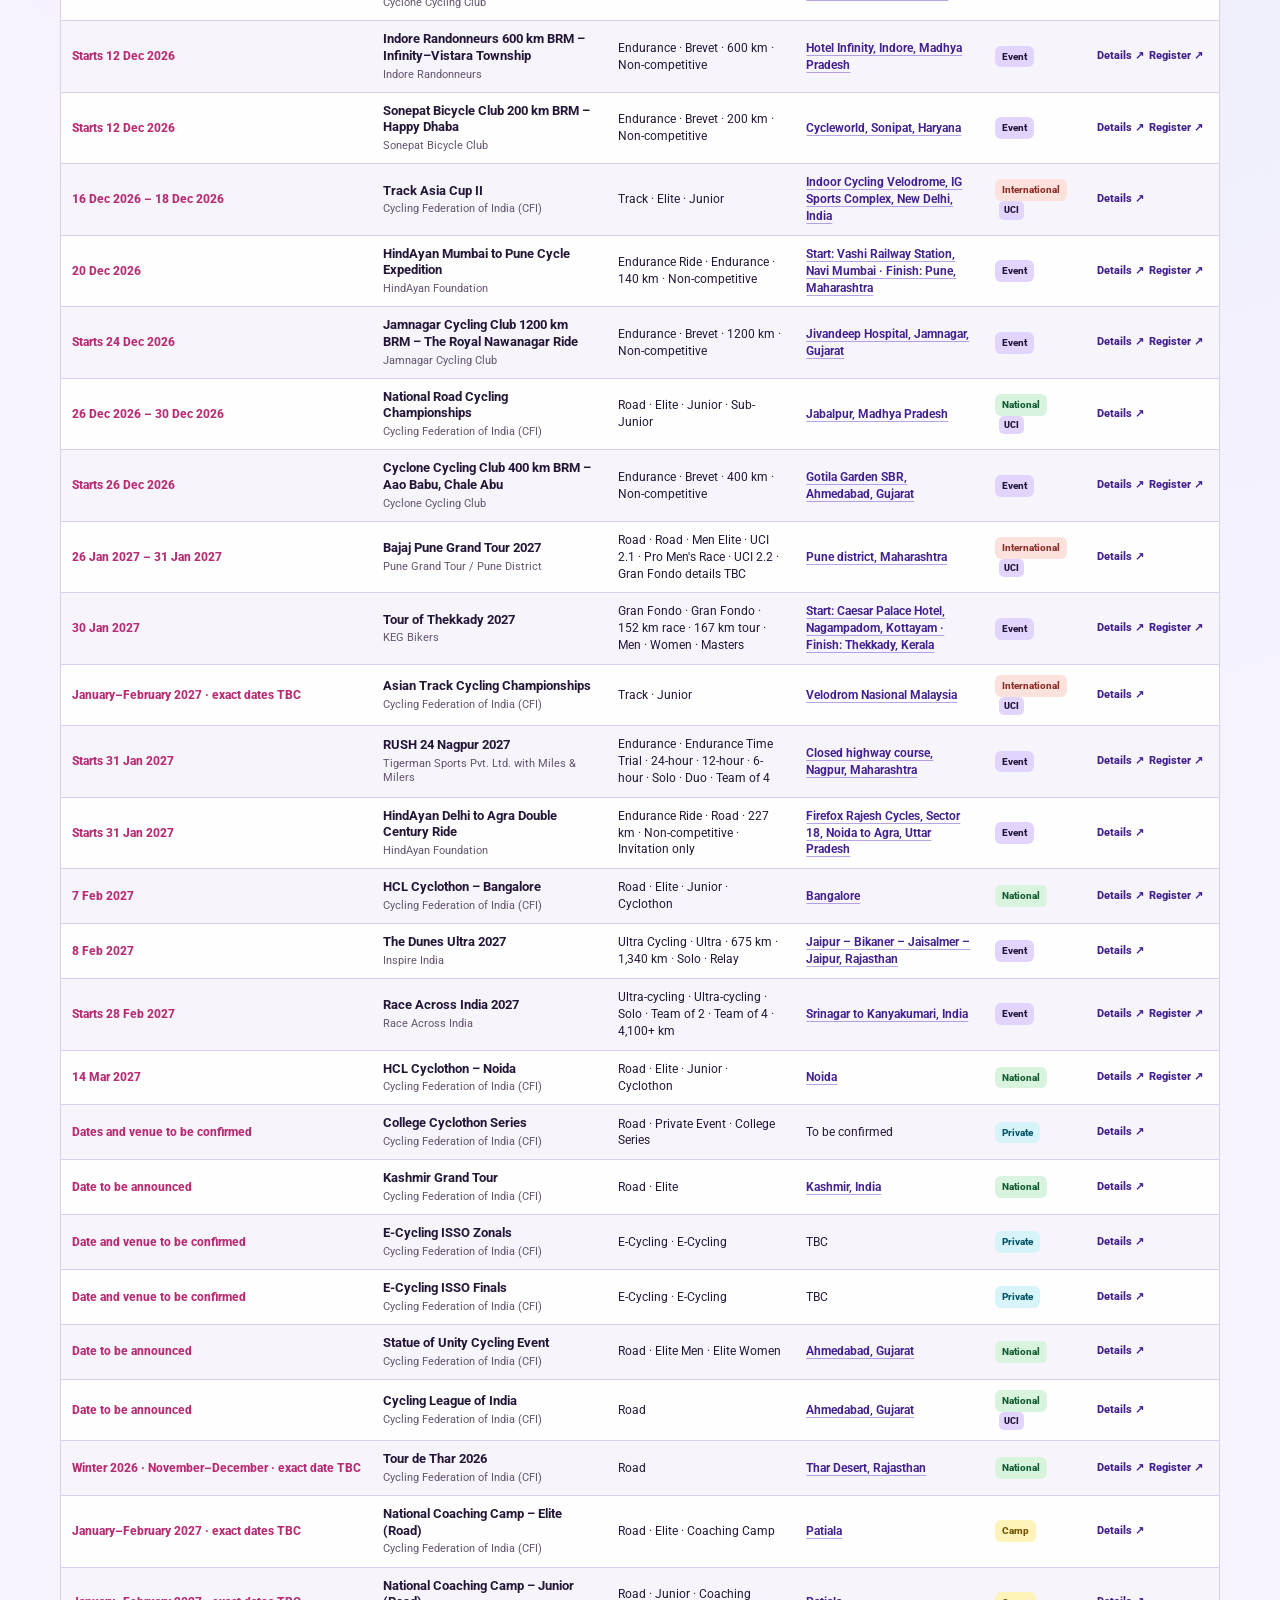
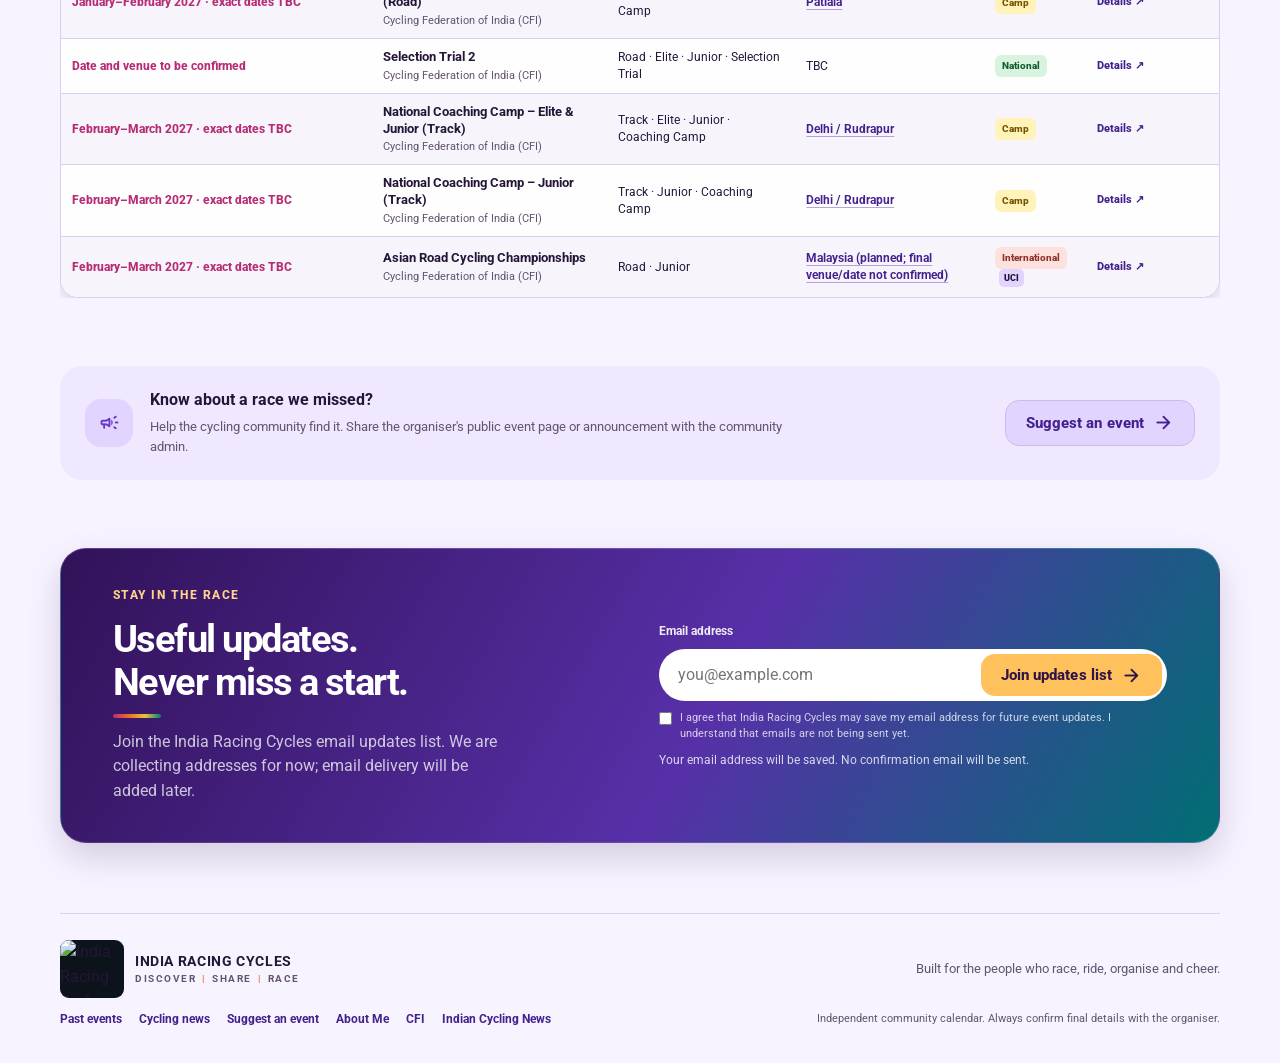
==== commit 4a69c26a: "Refresh event archive script cache version" ====
--- a/index.html
+++ b/index.html
@@ -12,7 +12,7 @@
   <link rel="icon" type="image/webp" href="assets/images/irc-logo.webp">
   <link rel="stylesheet" href="assets/css/styles.css?v=calendar-details-button-titlecell-2026-11-12">
   <script>window.IRC_CONFIG = { apiBase: "https://india-racing-cycles-api.india-racing-cycles-315595.workers.dev" };</script>
-  <script defer src="assets/js/app.js?v=calendar-details-button-titlecell-2026-11-12"></script>
+  <script defer src="assets/js/app.js?v=event-date-archive-fix-2026-11-21"></script>
 </head>
 <body data-page="upcoming">
   <a class="skip-link" href="#main">Skip to content</a>
--- a/assets/css/styles.css
+++ b/assets/css/styles.css
@@ -134,6 +134,8 @@
 @media(max-width:760px){.event-table-detail{grid-template-columns:1fr;gap:10px;padding:10px}.event-table-detail p{font-size:.68rem}.event-table-accommodation{border-left:0;border-top:2px solid var(--accent);padding:9px 0 0}}
 .table-action{display:inline-block;margin:2px 5px 2px 0;color:var(--primary-dark);font-size:.69rem;font-weight:800;text-decoration:none}
 .table-action:hover{text-decoration:underline}
+.event-table-links button.table-action{appearance:none;border:0;background:transparent;padding:0;font:inherit;font-size:.69rem;font-weight:800;color:var(--primary-dark);text-decoration:none;cursor:pointer;vertical-align:baseline}
+.event-table-links button.table-action:hover{text-decoration:underline}
 @media(max-width:760px){
   .event-table{font-size:.7rem;table-layout:fixed}
   .event-table th,.event-table td{padding:8px 7px}
@@ -445,3 +447,18 @@
 .event-details-poster{display:block;width:100%;height:auto;margin-top:8px;border-radius:10px}
 body.event-details-open{overflow:hidden}
 @media(max-width:600px){.event-details-panel{padding:18px;border-radius:13px}.event-details-content h2{font-size:1.1rem}}
+
+
+/* Bhavnagar event details and poster viewer */
+
+
+.event-details-poster-trigger{display:block;width:100%;padding:0;border:0;background:transparent;color:var(--primary);text-align:center;cursor:zoom-in}
+.event-details-poster-trigger .event-details-poster{display:block;width:100%;max-height:76vh;object-fit:contain;background:var(--surface2);margin:0 auto;border-radius:10px}
+.event-details-poster-missing{min-height:220px;display:grid;place-items:center;border:1px dashed var(--outline);border-radius:12px;background:var(--surface2);color:var(--muted)}
+.event-details-poster-missing .material-symbols-rounded{font-size:42px}
+.event-poster-lightbox[hidden]{display:none}
+.event-poster-lightbox{position:fixed;inset:0;z-index:10002;display:grid;place-items:center;padding:18px}
+.event-poster-lightbox-backdrop{position:absolute;inset:0;background:rgba(3,8,18,.92);backdrop-filter:blur(5px)}
+.event-poster-lightbox-frame{position:relative;z-index:1;display:grid;place-items:center;width:min(96vw,1100px);height:min(94vh,1000px)}
+.event-poster-lightbox-frame img{display:block;max-width:100%;max-height:100%;width:auto;height:auto;object-fit:contain;border-radius:10px;box-shadow:0 18px 70px rgba(0,0,0,.5)}
+.event-poster-lightbox-close{position:absolute;right:0;top:0;z-index:2;width:40px;height:40px;border:0;border-radius:50%;background:#fff;color:#111;font-size:27px;line-height:1;cursor:pointer;box-shadow:0 3px 16px rgba(0,0,0,.35)}
